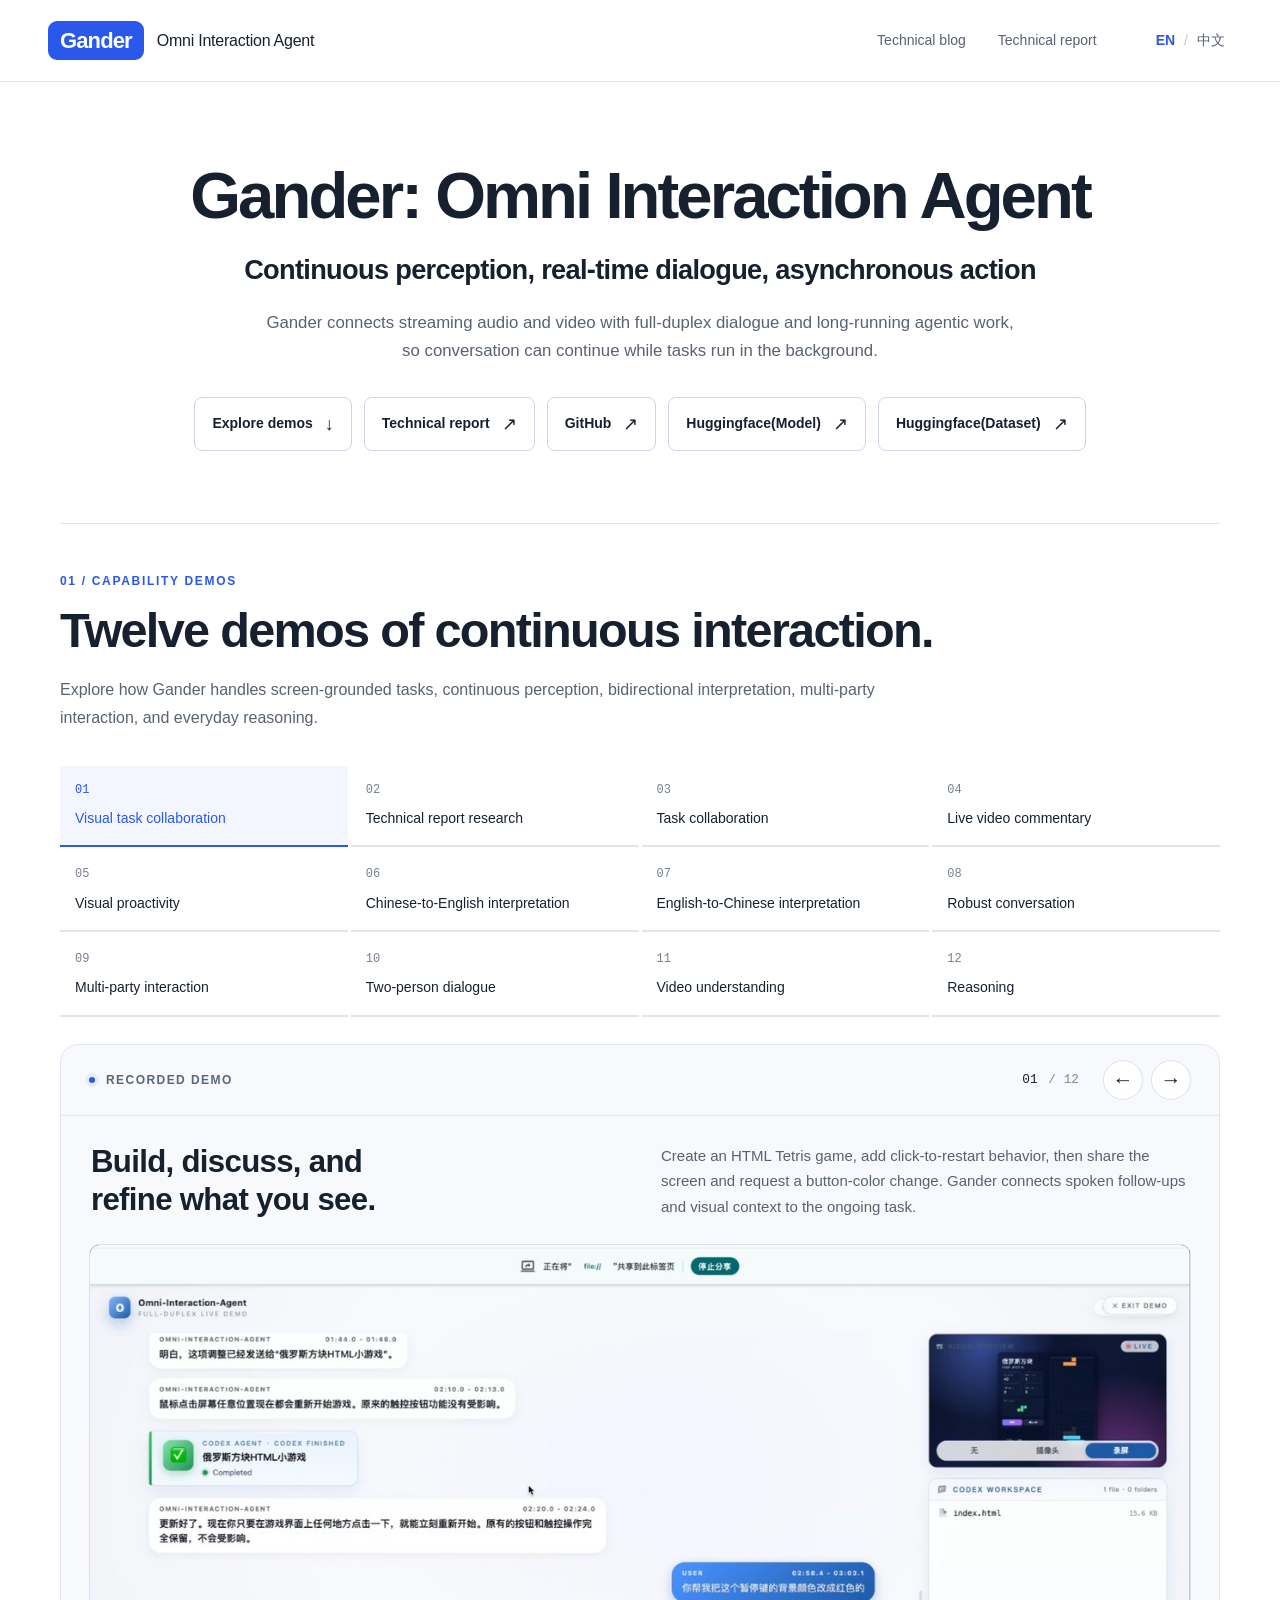
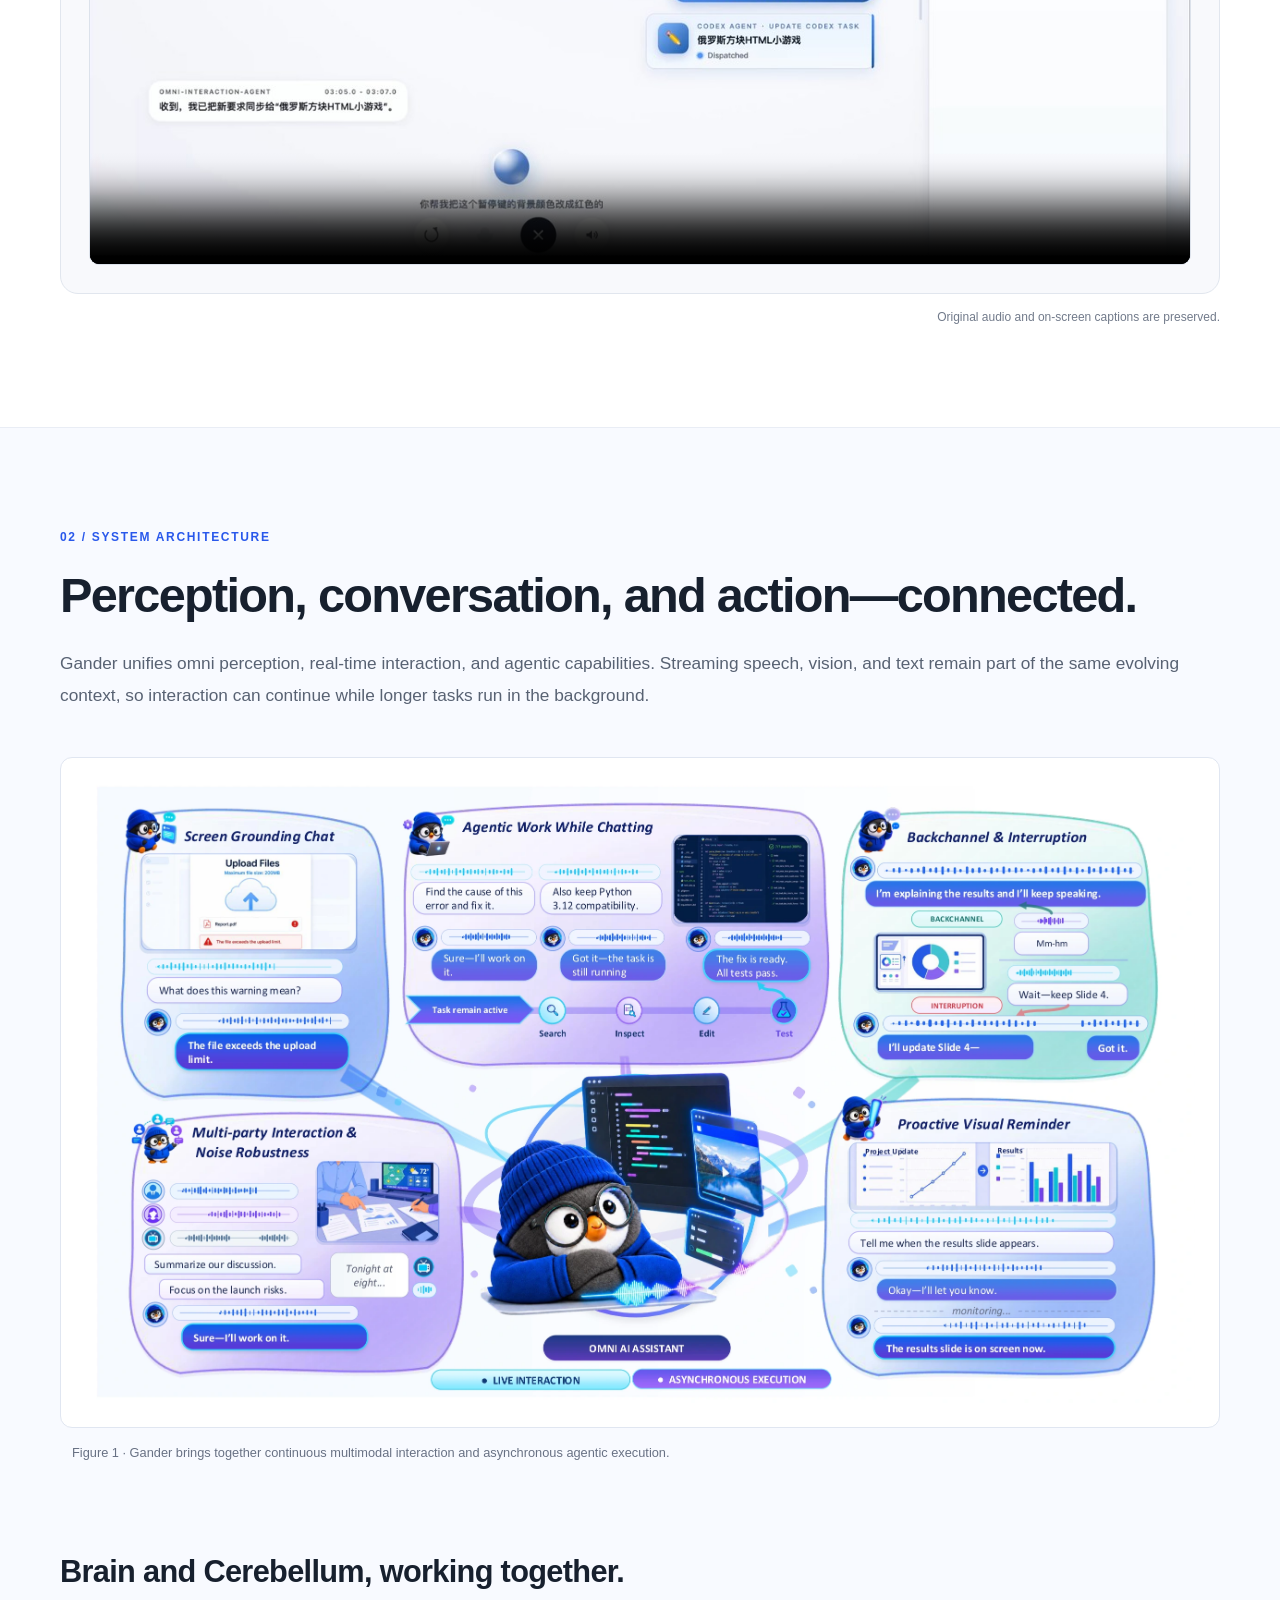
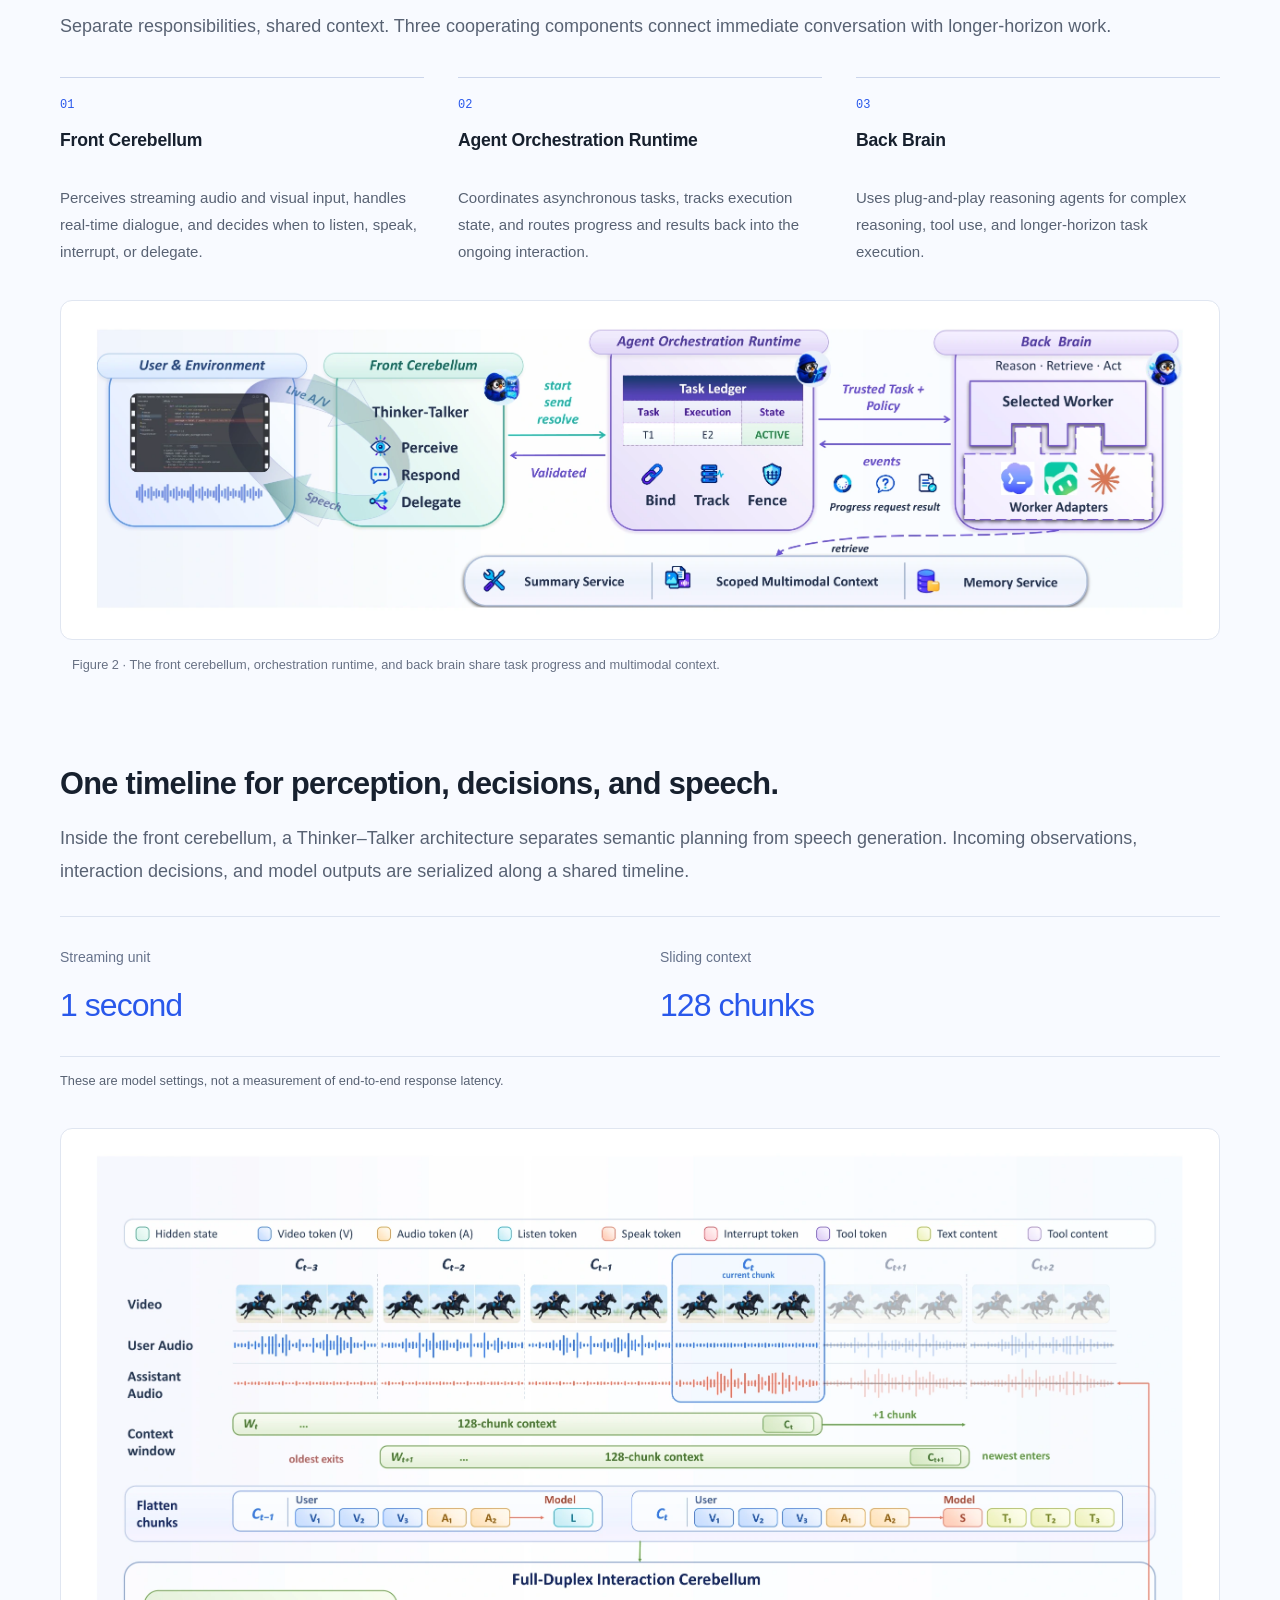
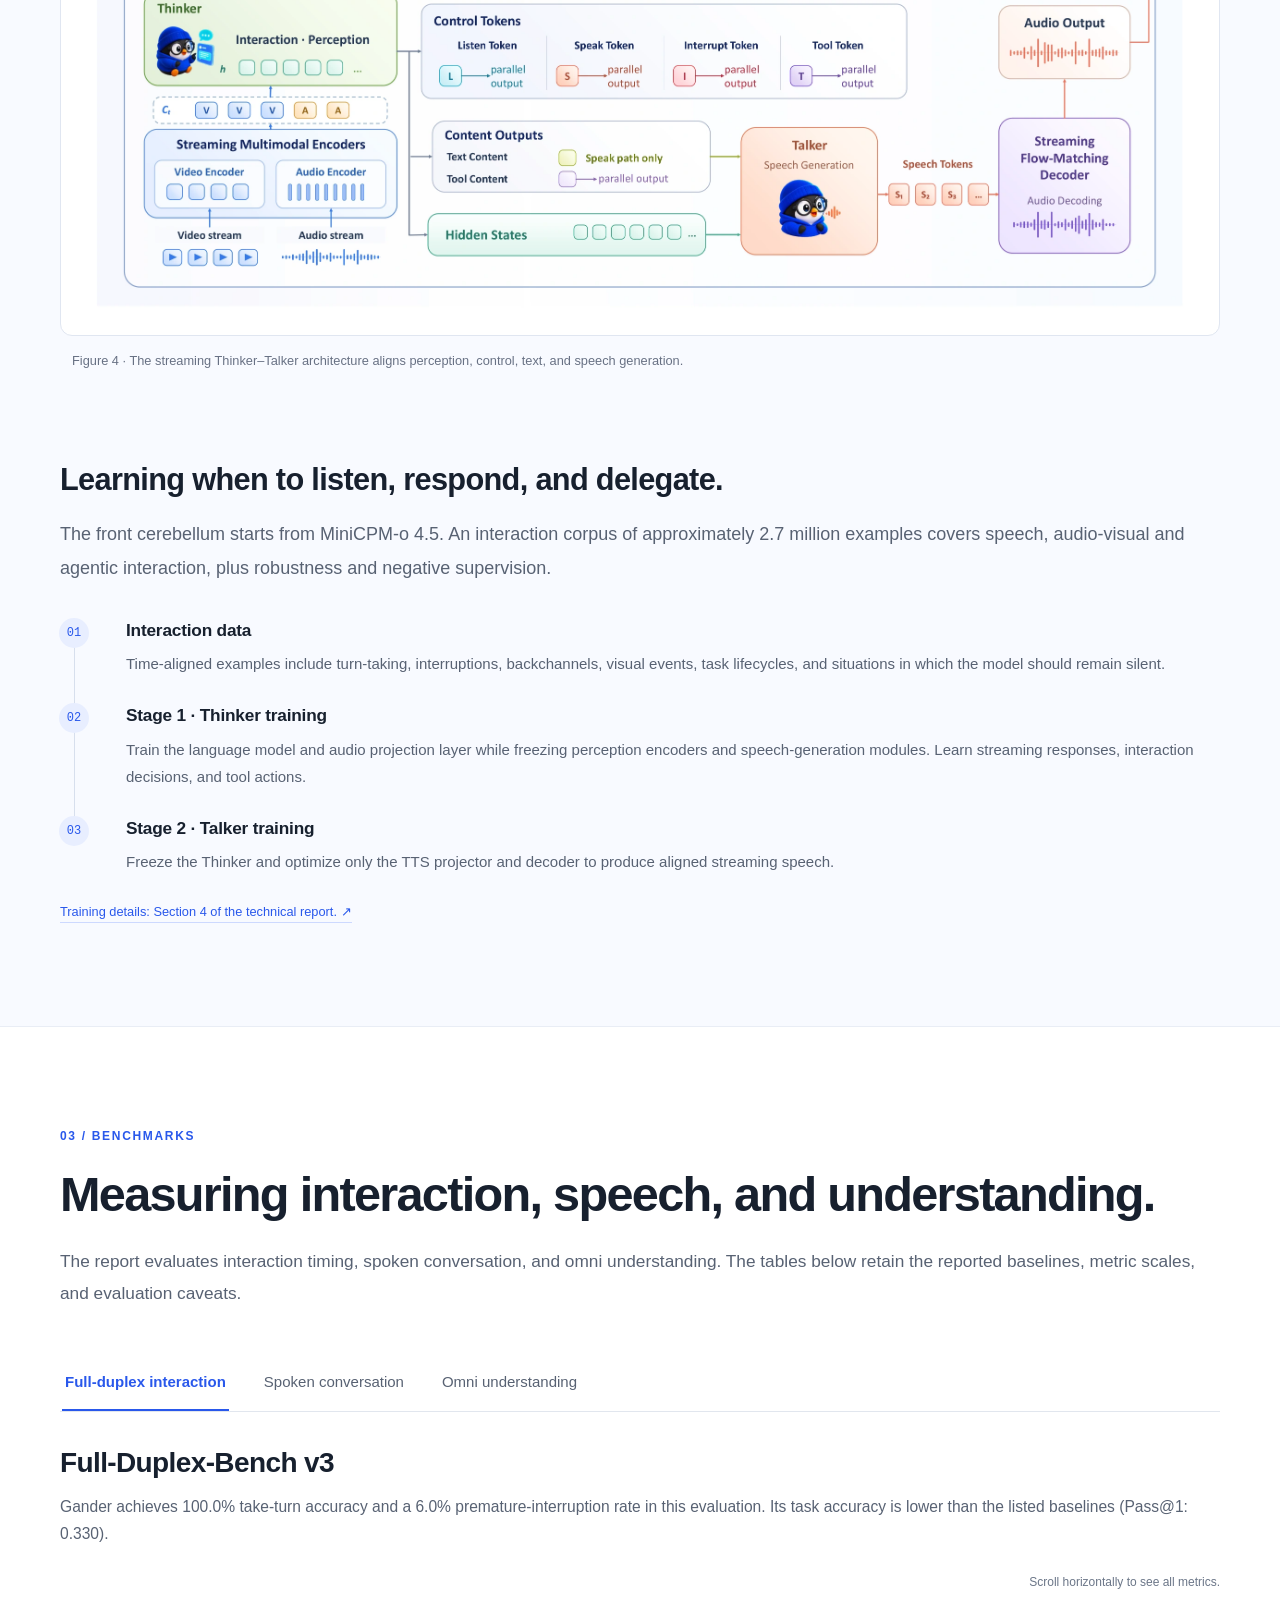
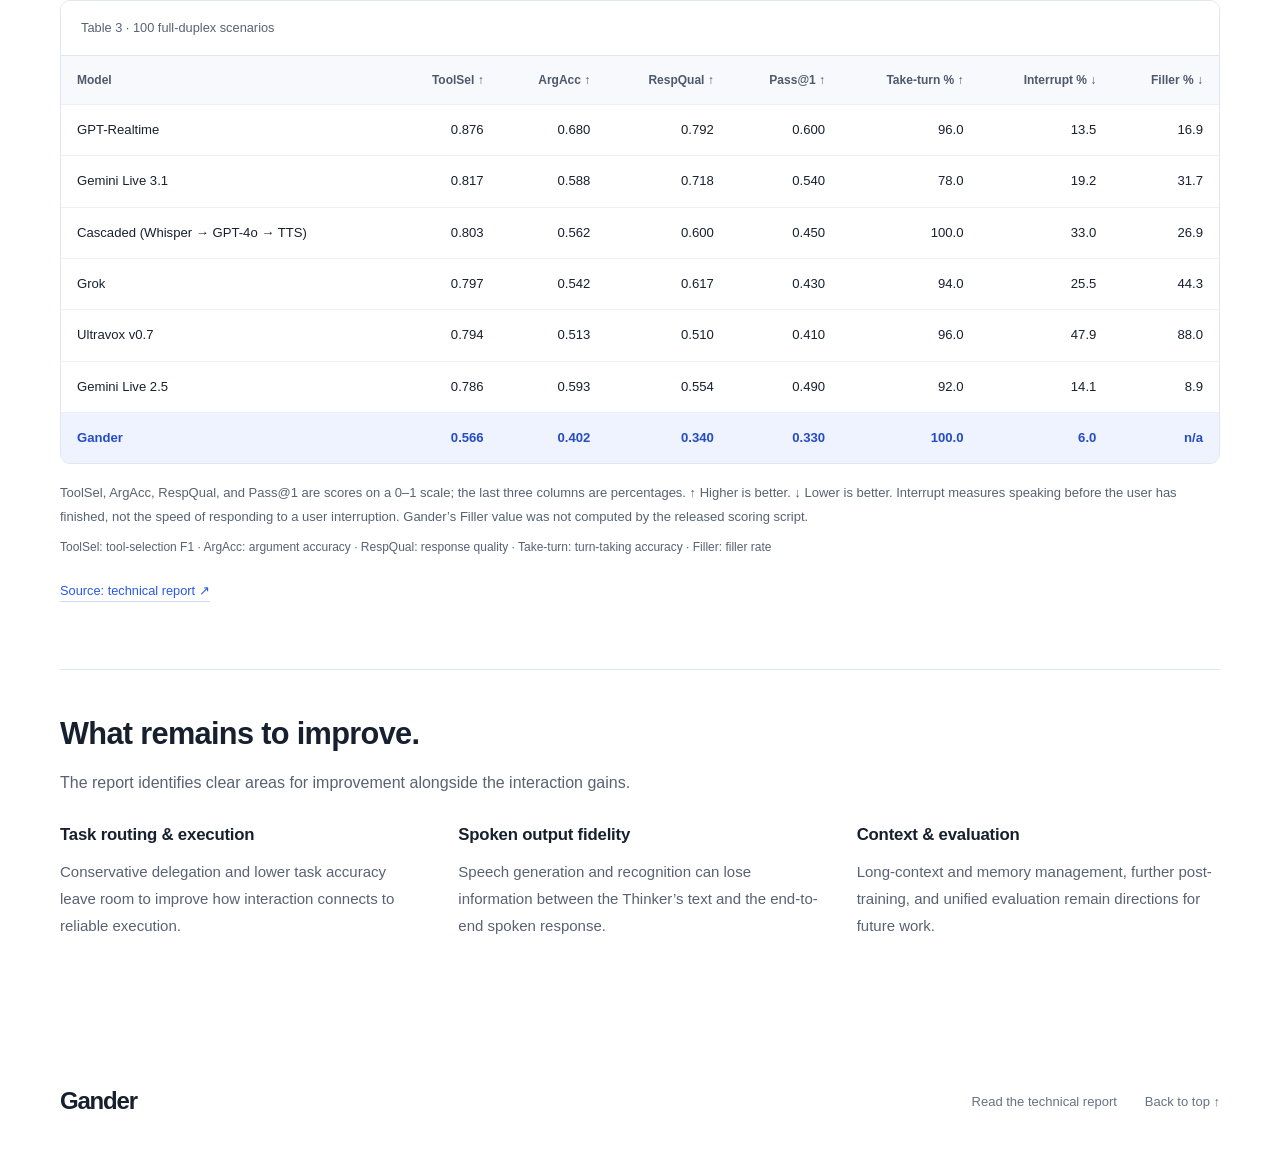
==== index.html @ ca2ba09d "Add Gander project page and bilingual technical blog" ====
<!doctype html>
<html lang="en">
<head>
  <meta charset="utf-8">
  <meta name="viewport" content="width=device-width, initial-scale=1">
  <meta name="theme-color" content="#ffffff">
  <meta name="description" content="Gander brings omni perception, real-time interaction, and agentic capabilities into one framework. Explore twelve demos and the technical report.">
  <meta property="og:type" content="website">
  <meta property="og:title" content="Gander: Omni Interaction Agent">
  <meta property="og:description" content="Continuous audio-visual interaction meets reasoning and agentic execution.">
  <title>Gander: Omni Interaction Agent</title>
  <link rel="icon" href="assets/favicon.svg" type="image/svg+xml">
  <link rel="stylesheet" href="assets/styles.css?v=20260908-11">
  <script src="assets/content.js?v=20260908-15" defer></script>
  <script src="assets/app.js?v=20260908-7" defer></script>
</head>
<body id="top">
  <a class="skip-link" href="#main" data-i18n="skip">Skip to content</a>
  <header class="site-header">
    <div class="nav-inner">
      <a href="#top" class="brand" aria-label="Gander — Omni Interaction Agent"><span class="brand-symbol">Gander</span><span class="brand-tagline">Omni Interaction Agent</span></a>
      <nav class="main-nav" data-i18n-aria="nav.label" aria-label="Main navigation">
        <a href="Omni-Interaction-Agent/" data-i18n="nav.blog">Technical blog</a>
        <a href="gander.pdf" target="_blank" rel="noopener" data-i18n="nav.paper">Technical report</a>
      </nav>
      <div class="language-switch" role="group" data-i18n-aria="language.label" aria-label="Page language">
        <button type="button" data-lang="en" aria-pressed="true" data-i18n-aria="language.en" aria-label="Switch to English">EN</button>
        <span aria-hidden="true">/</span>
        <button type="button" data-lang="zh" aria-pressed="false" data-i18n-aria="language.zh" aria-label="切换为中文">中文</button>
      </div>
    </div>
  </header>
  <main id="main">
    <section class="hero container" aria-labelledby="hero-title">
      <h1 id="hero-title" data-i18n="hero.title">Gander: Omni Interaction Agent</h1>
      <p class="hero-tagline" data-i18n="hero.tagline">Continuous perception, real-time dialogue, asynchronous action</p>
      <p class="hero-description" data-i18n="hero.description">Gander connects streaming audio and video with full-duplex dialogue and long-running agentic work,
so conversation can continue while tasks run in the background.</p>
      <div class="hero-links">
        <a class="button" href="#capabilities"><span data-i18n="hero.demos">Explore demos</span><span aria-hidden="true">↓</span></a>
        <a class="button" href="gander.pdf" target="_blank" rel="noopener"><span data-i18n="hero.paper">Technical report</span><span aria-hidden="true">↗</span></a>
        <a class="button" href="https://github.com/Gander" target="_blank" rel="noopener"><span data-i18n="hero.github">GitHub</span><span aria-hidden="true">↗</span></a>
        <a class="button" href="https://huggingface.co/Gander/models" target="_blank" rel="noopener"><span data-i18n="hero.hfModel">Huggingface(Model)</span><span aria-hidden="true">↗</span></a>
        <a class="button" href="https://huggingface.co/Gander/datasets" target="_blank" rel="noopener"><span data-i18n="hero.hfDataset">Huggingface(Dataset)</span><span aria-hidden="true">↗</span></a>
      </div>
    </section>

    <section id="capabilities" class="capabilities container section" aria-labelledby="cap-heading">
      <div class="section-heading"><div><p class="eyebrow" data-i18n="cap.eyebrow">01 / CAPABILITY DEMOS</p><h2 id="cap-heading" data-i18n="cap.title">Twelve demos of continuous interaction.</h2></div><p class="section-intro" data-i18n="cap.intro">Explore how Gander handles screen-grounded tasks, continuous perception, bidirectional interpretation, multi-party interaction, and everyday reasoning.</p></div>
      <div id="capability-tabs" class="capability-tabs" role="tablist" data-i18n-aria="cap.tabs" aria-label="Choose a capability"></div>
      <div class="demo-stage">
        <div class="demo-toolbar">
          <div class="demo-marker"><span class="signal-dot" aria-hidden="true"></span><span data-i18n="cap.recording">RECORDED DEMO</span></div>
          <div class="pagination">
            <span id="page-count" class="page-count" aria-hidden="true">01 <span>/ 12</span></span>
            <button type="button" class="arrow-button" id="previous-capability" data-i18n-aria="cap.prev" aria-label="Previous capability"><span aria-hidden="true">←</span></button>
            <button type="button" class="arrow-button" id="next-capability" data-i18n-aria="cap.next" aria-label="Next capability"><span aria-hidden="true">→</span></button>
          </div>
        </div>
        <div id="capability-panels"></div>
        <div id="capability-status" class="sr-only" role="status" aria-live="polite" aria-atomic="true"></div>
      </div>
      <p class="media-footnote" data-i18n="cap.languageNote">Original audio and on-screen captions are preserved.</p>
      <noscript><p>Enable JavaScript to explore the twelve interactive demos and language switch, or <a href="gander.pdf">read the full technical report</a>. 请启用 JavaScript 使用十二段演示及语言切换，或阅读完整技术报告。</p></noscript>
    </section>

    <section id="research" class="research section" aria-labelledby="research-heading">
      <div class="container">
        <div class="reading-width section-opening"><p class="eyebrow" data-i18n="research.eyebrow">02 / SYSTEM ARCHITECTURE</p><h2 id="research-heading" class="line-heading" data-i18n="research.title">Perception, conversation, and action—connected.</h2><p class="lead" data-i18n="research.intro">Gander unifies omni perception, real-time interaction, and agentic capabilities. Streaming speech, vision, and text remain part of the same evolving context, so interaction can continue while longer tasks run in the background.</p></div>
        <figure class="paper-figure overview-figure"><a href="assets/figures/overview.webp" target="_blank" rel="noopener"><img src="assets/figures/overview.webp" width="2401" height="1344" loading="lazy" decoding="async" data-i18n-alt="fig.overviewAlt" alt="Gander overview"></a><figcaption data-i18n="fig.overview">Figure 1 · Gander brings together continuous multimodal interaction and asynchronous agentic execution.</figcaption></figure>
        <div class="reading-width subsection"><h3 data-i18n="method.title">Brain and Cerebellum, working together.</h3><p data-i18n="method.intro">Separate responsibilities, shared context. Three cooperating components connect immediate conversation with longer-horizon work.</p></div>
        <div class="architecture-parts">
          <article><span class="part-number" aria-hidden="true">01</span><h4 data-i18n="method.front.title">Front Cerebellum</h4><p data-i18n="method.front.description">Perceives streaming audio and visual input, handles real-time dialogue, and decides when to listen, speak, interrupt, or delegate.</p></article>
          <article><span class="part-number" aria-hidden="true">02</span><h4 data-i18n="method.runtime.title">Agent Orchestration Runtime</h4><p data-i18n="method.runtime.description">Coordinates asynchronous tasks, tracks execution state, and routes progress and results back into the ongoing interaction.</p></article>
          <article><span class="part-number" aria-hidden="true">03</span><h4 data-i18n="method.back.title">Back Brain</h4><p data-i18n="method.back.description">Uses plug-and-play reasoning agents for complex reasoning, tool use, and longer-horizon task execution.</p></article>
        </div>
        <figure class="paper-figure"><a href="assets/figures/architecture.webp" target="_blank" rel="noopener"><img src="assets/figures/architecture.webp" width="2401" height="627" loading="lazy" decoding="async" data-i18n-alt="fig.architectureAlt" alt="Brain–Cerebellum architecture"></a><figcaption data-i18n="fig.architecture">Figure 2 · The front cerebellum, orchestration runtime, and back brain share task progress and multimodal context.</figcaption></figure>
        <div class="streaming-block reading-width subsection"><h3 data-i18n="stream.title">One timeline for perception, decisions, and speech.</h3><p data-i18n="stream.description">Inside the front cerebellum, a Thinker–Talker architecture separates semantic planning from speech generation. Incoming observations, interaction decisions, and model outputs are serialized along a shared timeline.</p><div class="model-settings"><div><span data-i18n="stream.chunkLabel">Streaming unit</span><strong data-i18n="stream.chunkValue">1 second</strong></div><div><span data-i18n="stream.contextLabel">Sliding context</span><strong data-i18n="stream.contextValue">128 chunks</strong></div></div><p class="note" data-i18n="stream.note">These are model settings, not a measurement of end-to-end response latency.</p></div>
        <figure class="paper-figure"><a href="assets/figures/thinker-talker.webp" target="_blank" rel="noopener"><img src="assets/figures/thinker-talker.webp" width="2401" height="1640" loading="lazy" decoding="async" data-i18n-alt="fig.thinkerAlt" alt="Streaming Thinker–Talker"></a><figcaption data-i18n="fig.thinker">Figure 4 · The streaming Thinker–Talker architecture aligns perception, control, text, and speech generation.</figcaption></figure>
        <div class="reading-width subsection training"><h3 data-i18n="training.title">Learning when to listen, respond, and delegate.</h3><p data-i18n="training.intro">The front cerebellum starts from MiniCPM-o 4.5. An interaction corpus of approximately 2.7 million examples covers speech, audio-visual and agentic interaction, plus robustness and negative supervision.</p><ol class="training-steps">
          <li><h4 data-i18n="training.data">Interaction data</h4><p data-i18n="training.data.description">Time-aligned examples include turn-taking, interruptions, backchannels, visual events, task lifecycles, and situations in which the model should remain silent.</p></li>
          <li><h4 data-i18n="training.thinker">Stage 1 · Thinker training</h4><p data-i18n="training.thinker.description">Train the language model and audio projection layer while freezing perception encoders and speech-generation modules. Learn streaming responses, interaction decisions, and tool actions.</p></li>
          <li><h4 data-i18n="training.talker">Stage 2 · Talker training</h4><p data-i18n="training.talker.description">Freeze the Thinker and optimize only the TTS projector and decoder to produce aligned streaming speech.</p></li>
        </ol><a class="source-link" href="gander.pdf#page=14" target="_blank" rel="noopener"><span data-i18n="training.source">Training details: Section 4 of the technical report.</span><span aria-hidden="true"> ↗</span></a></div>
      </div>
    </section>

    <section id="results" class="results container section" aria-labelledby="results-heading">
      <div class="reading-width section-opening"><p class="eyebrow" data-i18n="results.eyebrow">03 / BENCHMARKS</p><h2 id="results-heading" data-i18n="results.title">Measuring interaction, speech, and understanding.</h2><p class="lead" data-i18n="results.intro">The report evaluates interaction timing, spoken conversation, and omni understanding. The tables below retain the reported baselines, metric scales, and evaluation caveats.</p></div>
      <div id="result-tabs" class="result-tabs" role="tablist" data-i18n-aria="results.tabs" aria-label="Evaluation benchmarks"></div>
      <div id="result-panels"></div>
      <div class="limitations"><h3 data-i18n="limitations.title">What remains to improve.</h3><p data-i18n="limitations.intro">The report identifies clear areas for improvement alongside the interaction gains.</p><div class="limitation-grid">
        <article><h4 data-i18n="limitations.routing">Task routing &amp; execution</h4><p data-i18n="limitations.routingText">Conservative delegation and lower task accuracy leave room to improve how interaction connects to reliable execution.</p></article>
        <article><h4 data-i18n="limitations.speech">Spoken output fidelity</h4><p data-i18n="limitations.speechText">Speech generation and recognition can lose information between the Thinker’s text and the end-to-end spoken response.</p></article>
        <article><h4 data-i18n="limitations.context">Context &amp; evaluation</h4><p data-i18n="limitations.contextText">Long-context and memory management, further post-training, and unified evaluation remain directions for future work.</p></article>
      </div></div>
    </section>

  </main>
  <footer class="site-footer container"><a href="#top" class="footer-brand">Gander</a><a href="gander.pdf" target="_blank" rel="noopener" data-i18n="footer.report">Read the technical report</a><a href="#top"><span data-i18n="footer.top">Back to top</span><span aria-hidden="true"> ↑</span></a></footer>
</body>
</html>
---- assets/styles.css ----
:root {
  color-scheme: light;
  --ink: #17202e;
  --muted: #586273;
  --blue: #2958eb;
  --blue-dark: #1844ce;
  --line: #e1e6ee;
  --tint: #f3f6ff;
  --surface: #f8f9fc;
  --font: -apple-system, BlinkMacSystemFont, "Segoe UI", "Helvetica Neue", Arial, "PingFang SC", "Microsoft YaHei", sans-serif;
  --display-font: "Avenir Next", "Helvetica Neue", -apple-system, BlinkMacSystemFont, "Segoe UI", "PingFang SC", "Microsoft YaHei", sans-serif;
}
* { box-sizing: border-box; }
html { scroll-behavior: smooth; scroll-padding-top: 105px; }
body { margin: 0; background: #fff; color: var(--ink); font: 18px/1.7 var(--font); -webkit-font-smoothing: antialiased; }
button, input { font: inherit; }
button, a { -webkit-tap-highlight-color: transparent; }
button { cursor: pointer; }
a { color: inherit; text-decoration: none; }
a, button { touch-action: manipulation; }
button { color: inherit; }
button:focus-visible, a:focus-visible, [tabindex]:focus-visible { outline: 3px solid var(--blue); outline-offset: 5px; }
[hidden] { display: none !important; }
::selection { background: #dce5ff; color: #17202e; }
h1, h2, h3, h4, p, figure { margin: 0; }
h1, h2, h3, h4 { color: #17202e; font-family: var(--display-font); font-synthesis: none; text-wrap: balance; }
h1, h2 { line-height: 1.12; font-weight: 600; }
h3, h4 { line-height: 1.24; font-weight: 600; }
h2 { font-size: clamp(2.15rem, 3.8vw, 3.15rem); letter-spacing: -.035em; }
h3 { font-size: clamp(1.55rem, 2.4vw, 2rem); letter-spacing: -.022em; }
h4 { font-size: 1.1rem; letter-spacing: -.012em; }
p { color: var(--muted); }
svg { display: block; }
img { display: block; width: 100%; height: auto; }
.container { width: min(1160px, calc(100% - 96px)); margin-inline: auto; }
.reading-width { width: 100%; max-width: none; margin-inline: auto; }
.section { padding-block: 100px; }
.eyebrow { font-size: .75rem; font-weight: 650; letter-spacing: .14em; color: var(--blue); line-height: 1.5; margin-bottom: 22px; }
.line-heading { white-space: nowrap; }
.sr-only { position: absolute; width: 1px; height: 1px; margin: -1px; clip: rect(0,0,0,0); overflow: hidden; white-space: nowrap; }
.skip-link { position: fixed; z-index: 100; top: 8px; left: 12px; transform: translateY(-150%); padding: 10px 18px; background: var(--blue); color: white; border-radius: 8px; }
.skip-link:focus { transform: translateY(0); }

.site-header { height: 82px; position: sticky; top: 0; z-index: 20; background: rgb(255 255 255 / 96%); border-bottom: 1px solid var(--line); backdrop-filter: blur(12px); }
.nav-inner { max-width: 1400px; height: 100%; padding-inline: 48px; margin: auto; display: flex; align-items: center; justify-content: space-between; gap: 32px; }
.brand { display: inline-flex; align-items: center; gap: 13px; flex-shrink: 0; }
.brand-symbol { display: inline-grid; place-content: center; min-height: 39px; padding: 7px 12px; border-radius: 9px; background: var(--blue); color: white; font-size: 22px; font-weight: 650; line-height: 1; letter-spacing: -.04em; }
.brand-tagline { font-size: 16px; font-weight: 500; line-height: 1.35; letter-spacing: -.015em; white-space: nowrap; }
.main-nav { display: flex; gap: 32px; font-size: .875rem; font-weight: 500; margin-left: auto; }
.main-nav a { color: var(--muted); padding-block: 12px; transition: color .15s; }
.main-nav a:hover, .site-footer a:hover { color: var(--blue); }
.language-switch { display: flex; align-items: center; gap: 2px; margin-left: 20px; font-size: .875rem; }
.language-switch button { background: transparent; border: 0; padding: 10px 7px; color: var(--muted); min-height: 44px; }
.language-switch button[aria-pressed="true"] { color: var(--blue); font-weight: 650; }
.language-switch > span { color: #c0c6d0; }

.hero { text-align: center; padding-top: 78px; padding-bottom: 72px; }
.signal-dot { display: inline-block; flex-shrink: 0; width: 6px; height: 6px; background: var(--blue); border-radius: 100%; box-shadow: 0 0 0 4px rgb(41 88 235 / 8%); }
.hero h1 { max-width: 1120px; margin-inline: auto; font-size: clamp(2rem, 5.1vw, 4.6rem); font-weight: 600; letter-spacing: -.045em; line-height: 1.1; color: #17202e; white-space: nowrap; }
.hero-tagline { max-width: none; margin: 20px auto 0; font-family: var(--display-font); font-size: clamp(.55rem, 2.2vw, 1.7rem); font-weight: 550; letter-spacing: -.025em; color: var(--ink); line-height: 1.35; white-space: nowrap; }
.hero-description { max-width: 980px; margin: 20px auto 0; font-size: 1.05rem; line-height: 1.7; white-space: pre-line; }
.hero-links { display: flex; align-items: center; justify-content: center; gap: 12px; flex-wrap: wrap; margin-top: 31px; }
.button { display: inline-flex; align-items: center; justify-content: center; gap: 12px; min-height: 48px; border: 1px solid #cfd7e4; border-radius: 8px; padding: 11px 17px; background: #fff; color: var(--ink); font-size: .875rem; font-weight: 550; white-space: nowrap; transition: color .18s, background .18s, border-color .18s, box-shadow .18s; }
.button:hover { color: var(--blue); border-color: #9fb3ed; background: #f7f9ff; box-shadow: 0 4px 14px rgb(41 88 235 / 8%); }
.button > span:last-child:not(:first-child) { font-size: 18px; }

.capabilities { padding-top: 48px; border-top: 1px solid var(--line); }
.section-heading { margin-bottom: 34px; }
.section-heading .eyebrow { margin-bottom: 13px; }
.section-heading h2, .section-opening h2, .team h2,
.subsection h3, .limitations > h3, .result-panel h3 { max-width: none; white-space: nowrap; }
.section-intro { max-width: 820px; margin-top: 18px; font-size: 1rem; line-height: 1.75; }
.capability-tabs { display: grid; grid-template-columns: repeat(4, minmax(0, 1fr)); grid-auto-rows: 1fr; gap: 3px; padding-bottom: 2px; margin-bottom: 25px; }
.capability-tab { text-align: left; min-width: 0; border: 0; border-bottom: 2px solid var(--line); background: transparent; padding: 14px 15px 17px; display: flex; flex-direction: column; gap: 8px; transition: color .2s, background .2s, border-color .2s; }
.capability-tab .tab-number { font-family: "SFMono-Regular", Consolas, monospace; font-size: .75rem; color: #777f90; }
.capability-tab .tab-name { font-size: .875rem; line-height: 1.45; font-weight: 500; }
.capability-tab:hover { background: var(--surface); }
.capability-tab[aria-selected="true"] { background: var(--tint); color: var(--blue); border-color: var(--blue); }
.capability-tab[aria-selected="true"] .tab-number { color: var(--blue); }
.capability-tab:focus-visible { outline-offset: -3px; }
.demo-stage { border: 1px solid var(--line); border-radius: 18px; background: var(--surface); overflow: hidden; }
.demo-toolbar { display: flex; align-items: center; justify-content: space-between; padding: 15px 28px; border-bottom: 1px solid var(--line); }
.demo-marker { display: inline-flex; align-items: center; gap: 11px; color: #59677b; font-size: .75rem; font-weight: 600; letter-spacing: .12em; }
.pagination { display: flex; align-items: center; gap: 8px; }
.page-count { font: .8rem/1.2 "SFMono-Regular", Consolas, monospace; margin-right: 16px; }
.page-count > span { color: #7e8898; margin-left: 3px; }
.arrow-button { width: 40px; height: 40px; display: grid; place-content: center; border: 1px solid #d9e0e9; border-radius: 50%; font-size: 21px; background: #fff; transition: background .18s, color .18s; }
.arrow-button:hover { background: var(--blue); border-color: var(--blue); color: #fff; }
.demo-info { padding: 27px 30px 24px; display: grid; grid-template-columns: 1fr 1fr; gap: 42px; align-items: start; }
.demo-info h3 { font-size: clamp(1.45rem, 2.6vw, 1.95rem); max-width: 430px; }
.demo-info p { font-size: .9375rem; line-height: 1.7; }
.sample-tabs { display: flex; gap: 6px; margin-top: 18px; flex-wrap: wrap; }
.sample-tab { background: transparent; border: 1px solid #d7deeb; padding: 6px 12px; min-height: 38px; border-radius: 6px; font-size: .875rem; }
.sample-tab[aria-selected="true"] { background: #e4ebff; color: #224dcf; border-color: #c5d4ff; }
.video-frame { margin: 0 28px 28px; border: 1px solid #dce2eb; border-radius: 10px; overflow: hidden; background: #0d111a; position: relative; }
.video-frame video { display: block; width: 100%; aspect-ratio: 16 / 9; height: auto; object-fit: contain; background: #0d111a; }
.video-error { background: #fff5f3; padding: 16px 20px; font-size: .875rem; }
.video-error p { color: #923b2d; }
.video-error a { display: inline-block; color: #923b2d; text-decoration: underline; margin-top: 6px; }
.media-footnote { color: #727b8b; font-size: .75rem; text-align: right; margin-top: 13px; }
noscript p { padding: 20px; font-size: 16px; }
noscript a { color: var(--blue); text-decoration: underline; }

.research { background: #f8faff; border-block: 1px solid #e9edf5; }
.section-opening { margin-bottom: 45px; }
.section-opening h2 { margin-bottom: 25px; }
.lead { font-size: 1.08rem; line-height: 1.85; }
.paper-figure { margin-top: 35px; }
.paper-figure > a { display: block; background: #fff; padding: 24px; border: 1px solid #e0e6f1; border-radius: 12px; }
.paper-figure img { background: white; }
figcaption { margin: 14px 12px 0; color: #687184; font-size: .8rem; line-height: 1.65; }
.overview-figure { max-width: none; margin-inline: auto; }
.subsection { margin-top: 90px; }
.subsection h3 { margin-bottom: 19px; }
.subsection > p { line-height: 1.85; }
.architecture-parts { display: grid; grid-template-columns: repeat(3,1fr); gap: 34px; margin-top: 34px; }
.architecture-parts article { border-top: 1px solid #cbd5eb; padding-top: 18px; }
.part-number { color: var(--blue); font: .75rem/1.5 "SFMono-Regular", Consolas, monospace; display: block; margin-bottom: 15px; }
.architecture-parts h4 { min-height: 2.4em; max-width: 285px; line-height: 1.35; margin-bottom: 12px; }
.architecture-parts p { font-size: .9375rem; line-height: 1.8; }
.model-settings { display: grid; grid-template-columns: 1fr 1fr; gap: 40px; margin-top: 28px; padding: 24px 0; border-block: 1px solid #dce3f0; }
.model-settings span { font-size: .875rem; color: #66728b; }
.model-settings strong { display: block; color: var(--blue); font-size: clamp(1.5rem,3vw,2rem); font-weight: 500; letter-spacing: -.03em; margin-top: 6px; }
.note { font-size: .8rem; margin-top: 12px; }
.training-steps { list-style: none; padding: 0; margin: 35px 0 20px; counter-reset: step; }
.training-steps li { position: relative; padding: 0 0 28px 51px; border-left: 1px solid #d7dfed; margin-left: 14px; counter-increment: step; }
.training-steps li::before { content: counter(step, decimal-leading-zero); width: 30px; height: 30px; border-radius: 50%; background: #e8eeff; color: var(--blue); position: absolute; left: -16px; top: -2px; display: grid; place-content: center; font: 12px "SFMono-Regular", Consolas, monospace; }
.training-steps li:last-child { border-color: transparent; padding-bottom: 0; }
.training-steps h4 { font-size: 1.08rem; margin-bottom: 9px; }
.training-steps p { font-size: .9375rem; line-height: 1.8; }
.source-link { color: var(--blue); font-size: .8rem; border-bottom: 1px solid #cdd9ff; padding-bottom: 3px; }

.result-tabs { display: flex; border-bottom: 1px solid var(--line); gap: 32px; overflow: auto; padding-inline: 2px; }
.result-tab { white-space: nowrap; background: none; padding: 14px 3px; border: none; border-bottom: 2px solid transparent; font-size: .9375rem; color: var(--muted); }
.result-tab[aria-selected="true"] { color: var(--blue); border-color: var(--blue); font-weight: 550; }
.result-tab:focus-visible { outline-offset: -3px; }
.result-panel { padding-top: 34px; }
.result-panel h3 { font-size: 1.75rem; margin-bottom: 14px; }
.result-summary { font-size: .975rem; max-width: none; margin-bottom: 25px; }
.table-scroll-hint { font-size: .75rem; color: #6b7688; margin-bottom: 7px; text-align: right; }
.table-scroll { overflow-x: auto; overscroll-behavior-x: contain; border: 1px solid var(--line); border-radius: 10px; }
table { border-collapse: separate; border-spacing: 0; width: 100%; min-width: 640px; font-size: .82rem; font-variant-numeric: tabular-nums; }
caption { text-align: left; padding: 16px 20px; color: var(--muted); background: #fff; font-size: .8rem; border-bottom: 1px solid var(--line); }
th, td { padding: 14px 16px; text-align: right; border-bottom: 1px solid #edf0f5; white-space: nowrap; }
thead th { font-weight: 550; background: var(--surface); color: #4d596d; font-size: .75rem; }
tbody th { text-align: left; font-weight: 450; }
th:first-child { text-align: left; }
tbody tr:last-child > * { border-bottom: 0; }
tbody tr.gander-row > * { color: #244cc3; background: #eff3ff; font-weight: 650; }
tbody.reference-body > tr > * { border-top: 2px solid #b9c7e6; background: #f8f9fc; color: #556177; font-weight: 450; }
.table-note { font-size: .8125rem; line-height: 1.8; margin-top: 17px; }
.table-glossary { font-size: .75rem; line-height: 1.8; margin-top: 9px; }
.table-source { margin-top: 15px; }
.ablation-block { margin-top: 48px; }
.ablation-block h3 { font-size: 1.4rem; }
.limitations { border-top: 1px solid var(--line); margin-top: 65px; padding-top: 45px; }
.limitations > p { font-size: 1rem; margin-top: 16px; }
.limitation-grid { display: grid; grid-template-columns: repeat(3,1fr); gap: 35px; margin-top: 29px; }
.limitation-grid h4 { font-size: 1.05rem; margin-bottom: 12px; }
.limitation-grid p { font-size: .9375rem; line-height: 1.8; }

.site-footer { min-height: 125px; display: flex; align-items: center; gap: 28px; font-size: .8125rem; color: #667184; }
.footer-brand { font-size: 24px; font-weight: 600; letter-spacing: -.05em; color: var(--ink); margin-right: auto; }

@media (min-width: 1500px) { .hero { padding-top: 83px; padding-bottom: 83px; } }
@media (max-width: 980px) {
  .container { width: calc(100% - 56px); }
  .nav-inner { padding-inline: 28px; gap: 24px; }
  .section { padding-block: 80px; }
  .capabilities { padding-top: 40px; }
  .section-intro { max-width: 650px; }
  .demo-info { gap: 26px; }
  .architecture-parts { gap: 22px; }
  .architecture-parts h4 { font-size: 1.02rem; }
  .architecture-parts p, .limitation-grid p { font-size: .875rem; }
  .paper-figure > a { padding: 16px; }
}
@media (max-width: 640px) {
  html { scroll-padding-top: 117px; }
  body { font-size: 16px; }
  .container { width: calc(100% - 36px); }
  .site-header { height: auto; }
  .nav-inner { padding: 12px 18px 0; display: grid; grid-template-columns: 1fr auto; gap: 2px 12px; }
  .brand { gap: 10px; width: fit-content; }
  .brand-symbol { min-height: 35px; padding: 7px 10px; font-size: 19px; border-radius: 8px; }
  .brand-tagline { max-width: 123px; white-space: normal; font-size: 13px; }
  .main-nav { grid-column: 1 / -1; grid-row: 2; margin: 0; justify-content: center; gap: 27px; font-size: .8125rem; }
  .main-nav a { padding: 8px 0 11px; }
  .language-switch { margin: 0; font-size: .8125rem; }
  .language-switch button { padding: 6px; }
  .hero { padding-top: 49px; padding-bottom: 43px; }
  .hero h1 { font-size: clamp(1.1rem, 5.1vw, 3.65rem); line-height: 1.12; }
  .hero-tagline { font-size: clamp(.5rem, 2.2vw, 1.2rem); margin-top: 17px; }
  .hero-description { font-size: .9375rem; max-width: 385px; margin-top: 18px; }
  .hero-links { gap: 10px; margin-top: 25px; max-width: 355px; margin-inline: auto; }
  .button { font-size: .8125rem; padding: 10px 14px; gap: 12px; }
  .section { padding-block: 62px; }
  .capabilities { padding-top: 35px; }
  .eyebrow { font-size: .75rem; margin-bottom: 17px; }
  h2 { font-size: clamp(.95rem, 4vw, 2rem); line-height: 1.2; }
  h3 { font-size: clamp(.85rem, 3.6vw, 1.75rem); }
  .section-heading { margin-bottom: 22px; }
  .section-intro { margin-top: 14px; font-size: .9375rem; }
  .capability-tabs { margin-bottom: 18px; }
  .capability-tab { padding: 10px 7px 13px; }
  .capability-tab .tab-name { font-size: .7rem; line-height: 1.35; }
  .demo-stage { border-radius: 12px; }
  .demo-toolbar { padding: 11px 15px; }
  .demo-marker { font-size: .75rem; gap: 8px; letter-spacing: .08em; }
  .page-count { font-size: .75rem; margin-right: 5px; }
  .arrow-button { width: 36px; height: 36px; font-size: 20px; }
  .pagination { gap: 6px; }
  .demo-info { display: block; padding: 21px 18px 20px; }
  .demo-info h3 { font-size: 1.45rem; margin-bottom: 13px; }
  .demo-info p { font-size: .875rem; }
  .sample-tabs { margin-top: 14px; margin-bottom: 13px; }
  .sample-tab { font-size: .8125rem; padding: 7px 10px; }
  .video-frame { margin: 0 9px 10px; border-radius: 6px; }
  .media-footnote { font-size: .75rem; margin-top: 10px; }
  .section-opening { margin-bottom: 30px; }
  .section-opening h2 { margin-bottom: 21px; }
  .lead { font-size: 1rem; line-height: 1.85; }
  .subsection { margin-top: 56px; }
  .subsection > p { font-size: .9375rem; }
  .paper-figure { margin-top: 28px; }
  .paper-figure > a { padding: 8px; border-radius: 7px; }
  figcaption { margin: 12px 2px 0; font-size: .75rem; }
  .architecture-parts { grid-template-columns: 1fr; gap: 24px; margin-top: 26px; }
  .architecture-parts article { padding-top: 15px; }
  .part-number { margin-bottom: 9px; }
  .architecture-parts h4 { font-size: 1.1rem; min-height: auto; max-width: none; }
  .architecture-parts p { font-size: .9375rem; }
  .model-settings { gap: 16px; }
  .model-settings strong { font-size: 1.5rem; }
  .model-settings span { font-size: .8125rem; }
  .streaming-block .note { font-size: .75rem; }
  .training-steps li { padding-left: 35px; }
  .training-steps h4 { font-size: 1rem; }
  .training-steps p { font-size: .9375rem; }
  .result-tabs { gap: 22px; }
  .result-tab { font-size: .875rem; }
  .result-panel { padding-top: 26px; }
  .result-panel h3 { font-size: 1.35rem; }
  .result-summary { font-size: .9375rem; }
  th, td { padding: 12px 14px; }
  table { font-size: .8rem; }
  .table-scroll-hint, .table-note, .table-glossary { font-size: .75rem; }
  .limitations { margin-top: 46px; padding-top: 35px; }
  .limitations > p { font-size: .9375rem; }
  .limitation-grid { grid-template-columns: 1fr; gap: 23px; }
  .limitation-grid p { font-size: .9375rem; }
  .site-footer { min-height: 120px; flex-wrap: wrap; gap: 8px 25px; padding-block: 25px; font-size: .75rem; }
  .footer-brand { width: 100%; }
}
@media (prefers-reduced-motion: reduce) {
  html { scroll-behavior: auto; }
  *, *::before, *::after { animation: none !important; transition: none !important; }
}
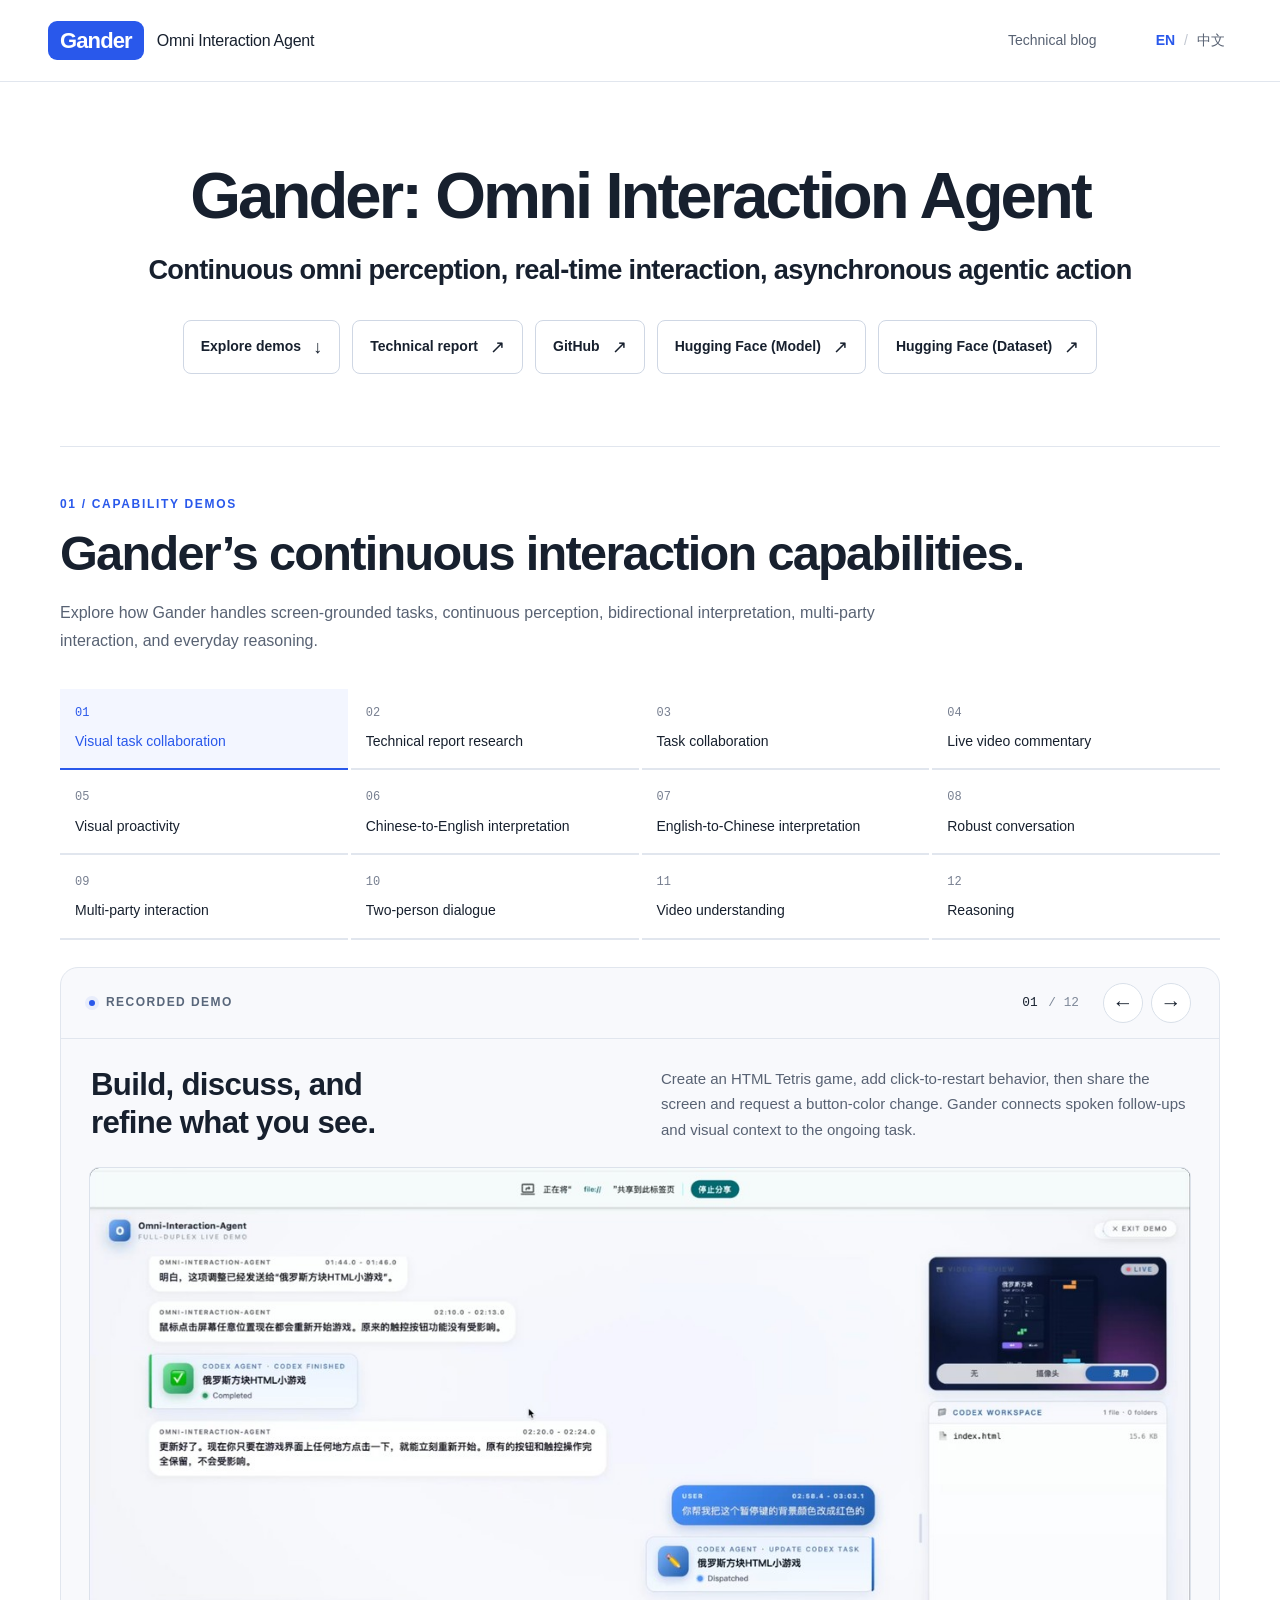
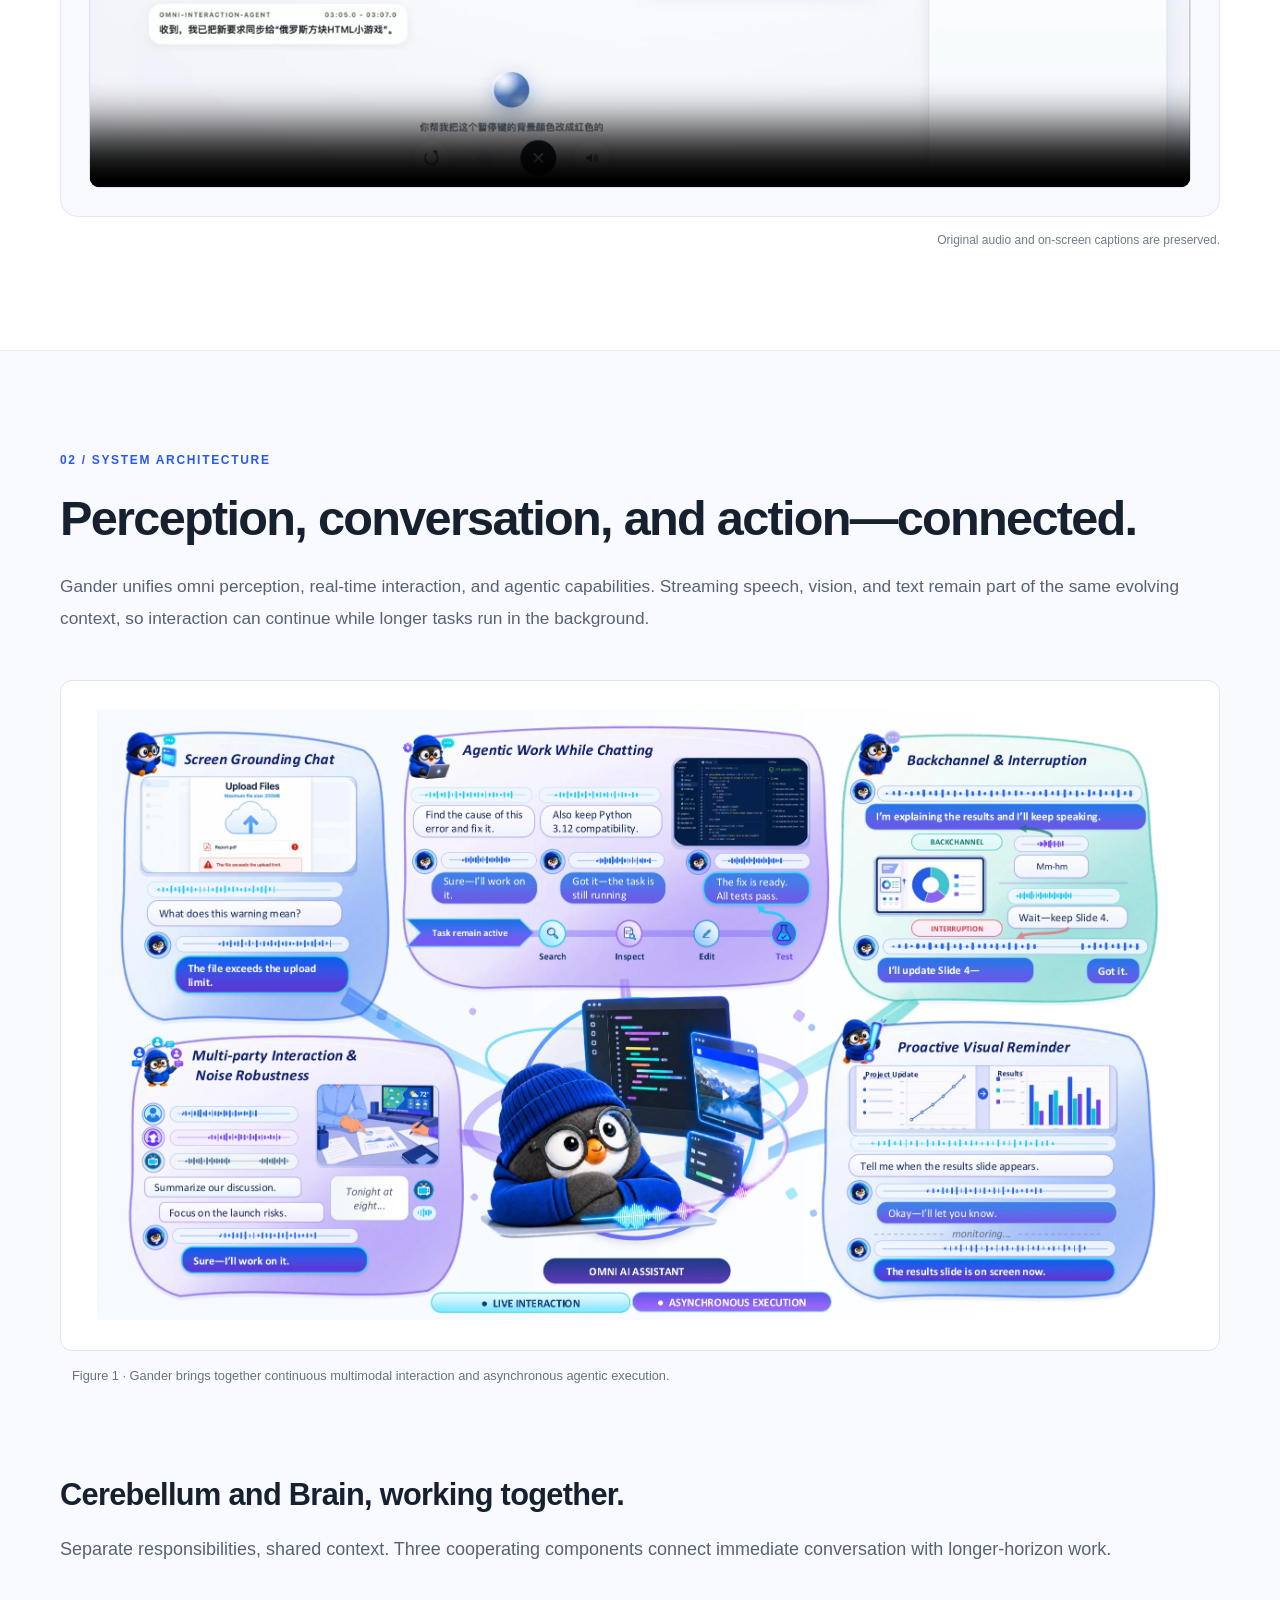
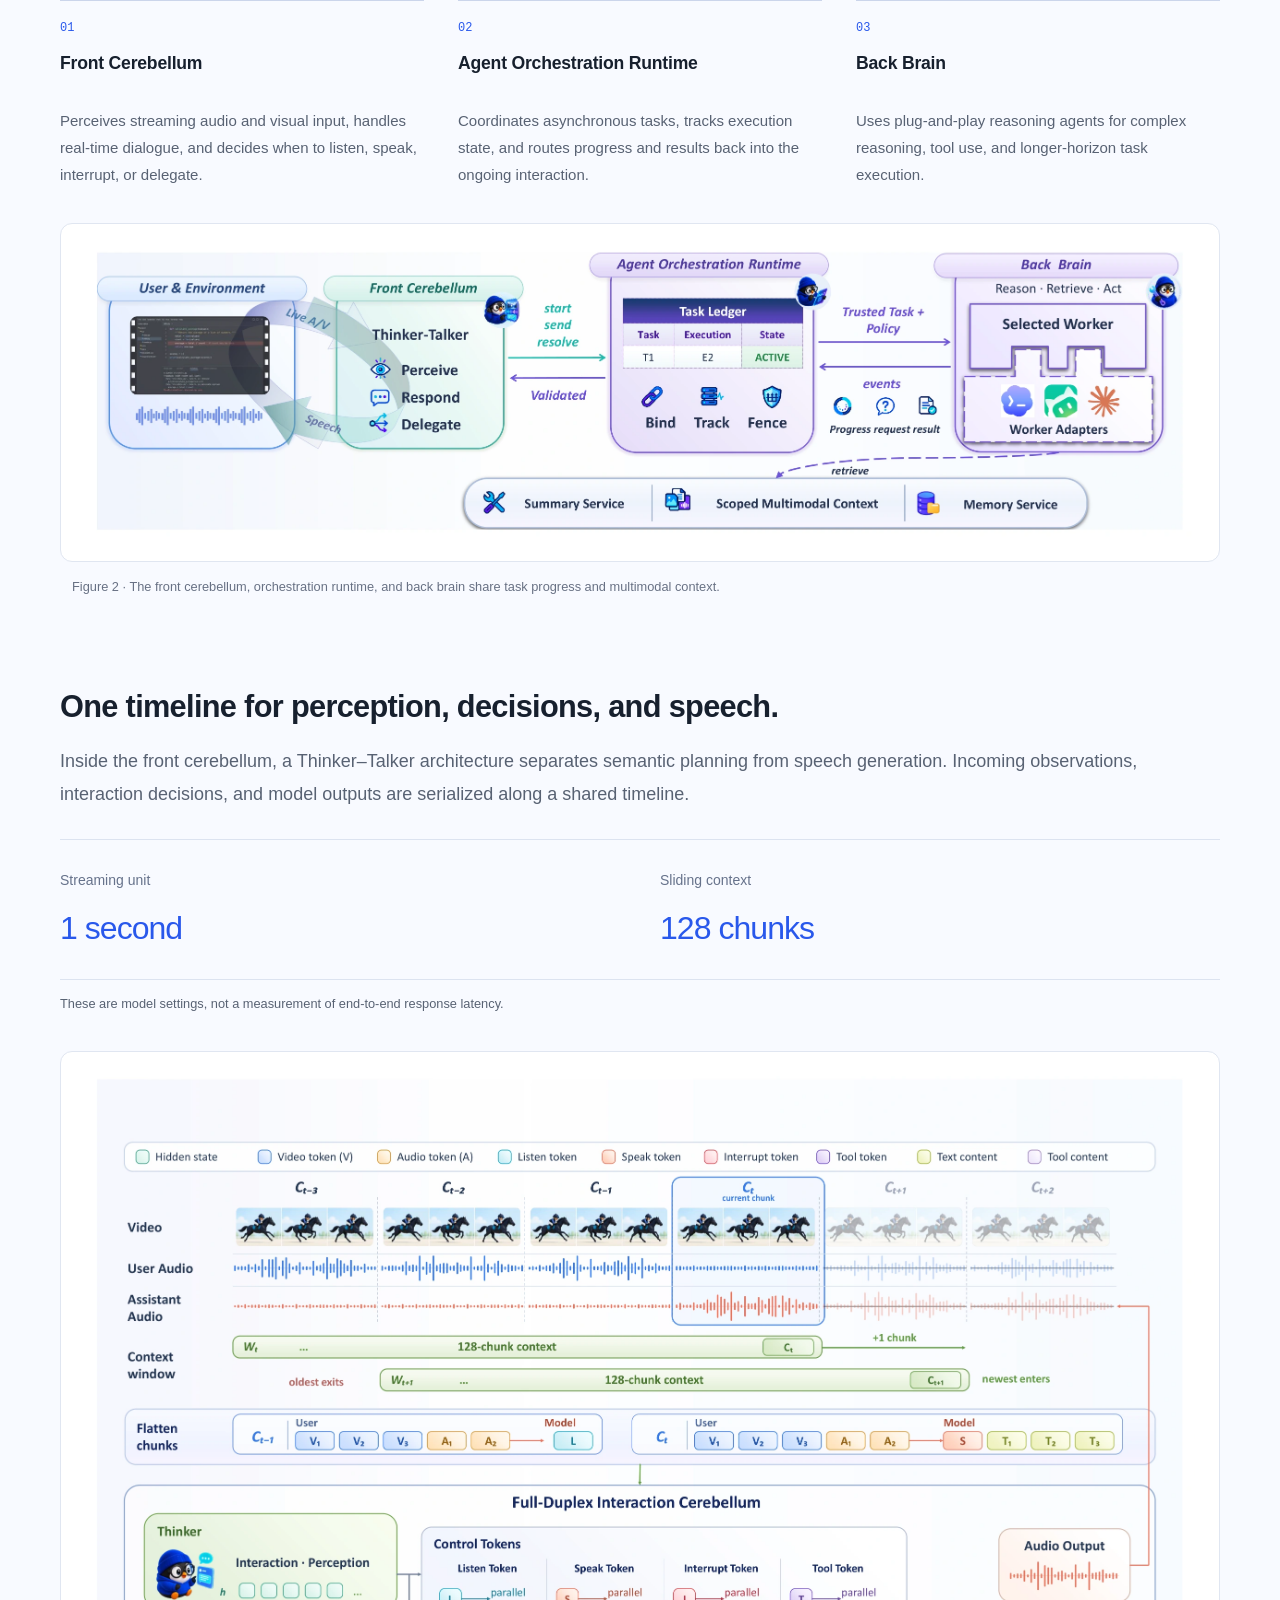
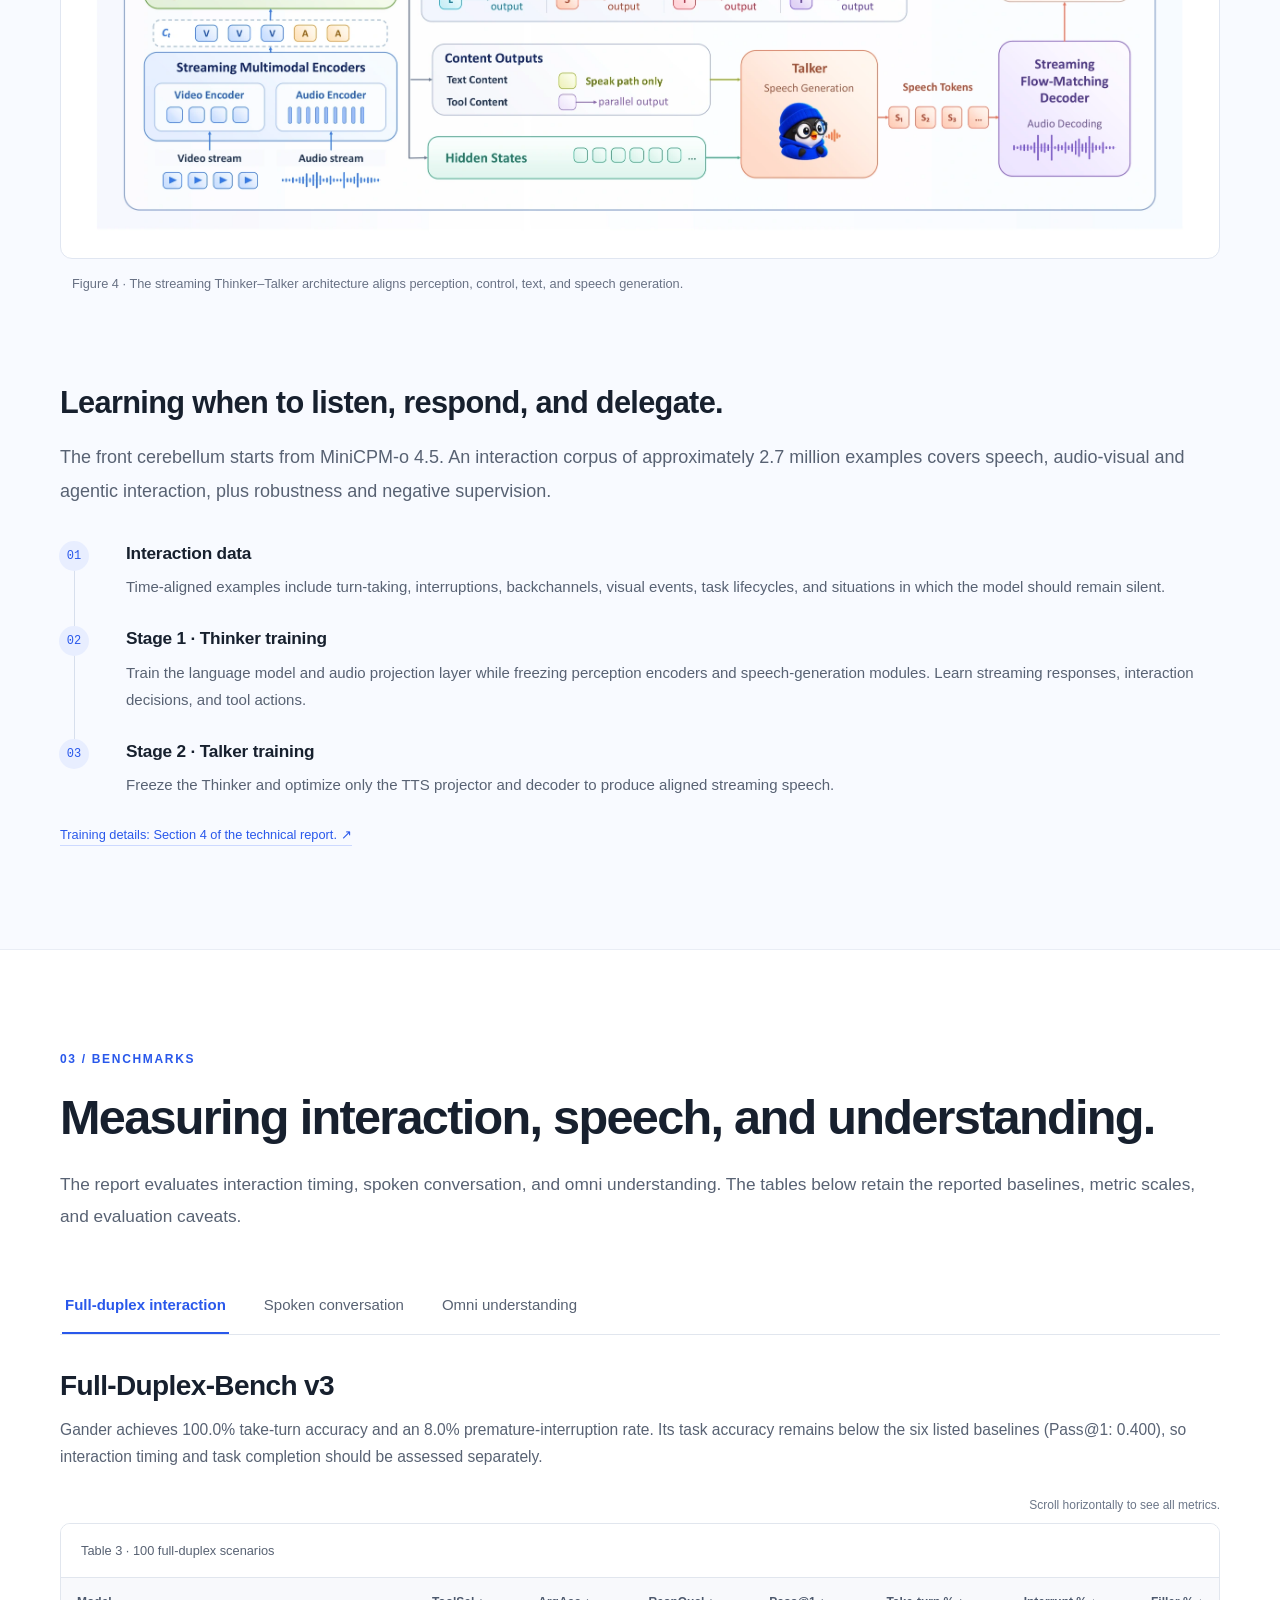
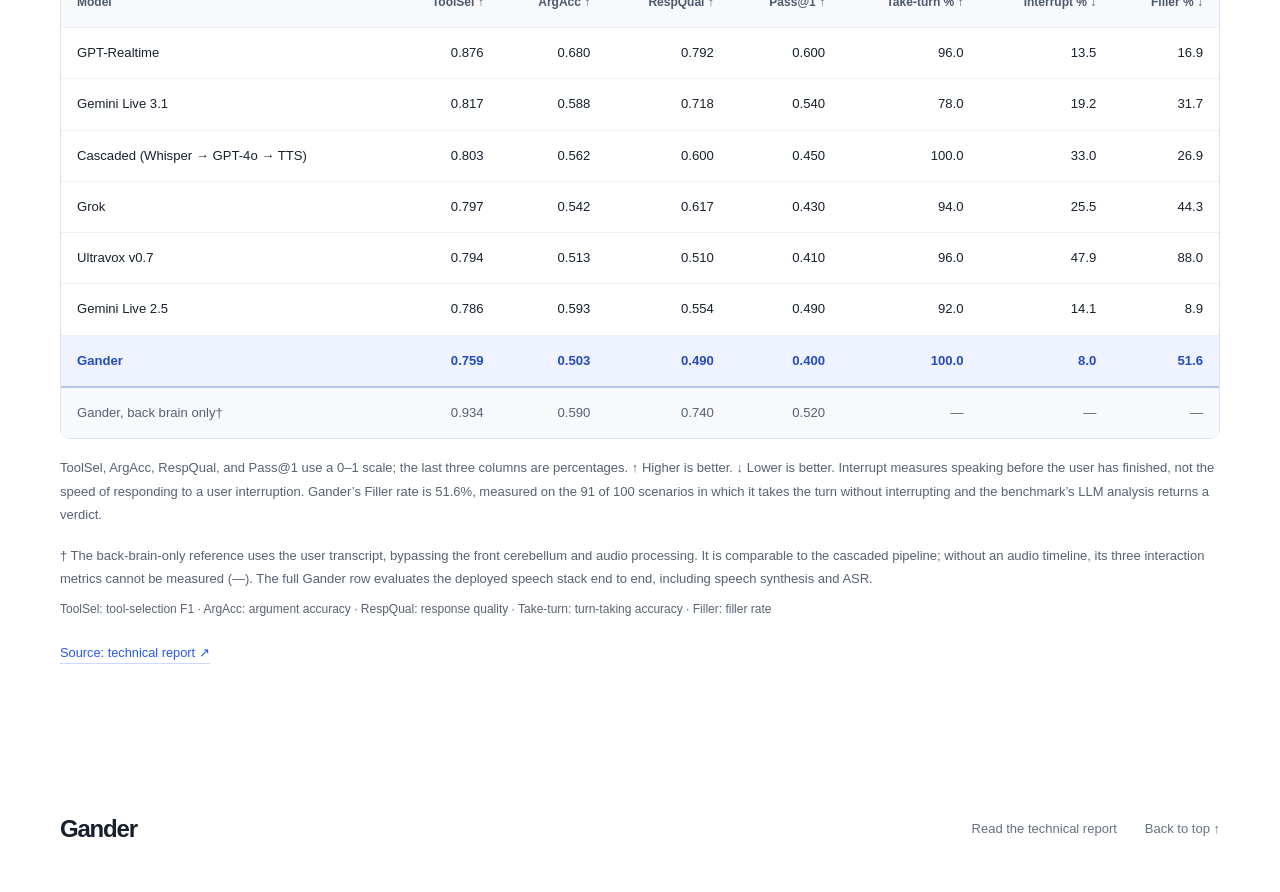
==== commit fe8ca057: "Update Gander website, blog, and technical report" ====
--- a/index.html
+++ b/index.html
@@ -10,9 +10,9 @@
   <meta property="og:description" content="Continuous audio-visual interaction meets reasoning and agentic execution.">
   <title>Gander: Omni Interaction Agent</title>
   <link rel="icon" href="assets/favicon.svg" type="image/svg+xml">
-  <link rel="stylesheet" href="assets/styles.css?v=20260908-11">
-  <script src="assets/content.js?v=20260908-15" defer></script>
-  <script src="assets/app.js?v=20260908-7" defer></script>
+  <link rel="stylesheet" href="assets/styles.css?v=20260909-12">
+  <script src="assets/content.js?v=20260909-19" defer></script>
+  <script src="assets/app.js?v=20260909-9" defer></script>
 </head>
 <body id="top">
   <a class="skip-link" href="#main" data-i18n="skip">Skip to content</a>
@@ -21,7 +21,6 @@
       <a href="#top" class="brand" aria-label="Gander — Omni Interaction Agent"><span class="brand-symbol">Gander</span><span class="brand-tagline">Omni Interaction Agent</span></a>
       <nav class="main-nav" data-i18n-aria="nav.label" aria-label="Main navigation">
         <a href="Omni-Interaction-Agent/" data-i18n="nav.blog">Technical blog</a>
-        <a href="gander.pdf" target="_blank" rel="noopener" data-i18n="nav.paper">Technical report</a>
       </nav>
       <div class="language-switch" role="group" data-i18n-aria="language.label" aria-label="Page language">
         <button type="button" data-lang="en" aria-pressed="true" data-i18n-aria="language.en" aria-label="Switch to English">EN</button>
@@ -33,20 +32,18 @@
   <main id="main">
     <section class="hero container" aria-labelledby="hero-title">
       <h1 id="hero-title" data-i18n="hero.title">Gander: Omni Interaction Agent</h1>
-      <p class="hero-tagline" data-i18n="hero.tagline">Continuous perception, real-time dialogue, asynchronous action</p>
-      <p class="hero-description" data-i18n="hero.description">Gander connects streaming audio and video with full-duplex dialogue and long-running agentic work,
-so conversation can continue while tasks run in the background.</p>
+      <p class="hero-tagline" data-i18n="hero.tagline">Continuous omni perception, real-time interaction, asynchronous agentic action</p>
       <div class="hero-links">
         <a class="button" href="#capabilities"><span data-i18n="hero.demos">Explore demos</span><span aria-hidden="true">↓</span></a>
-        <a class="button" href="gander.pdf" target="_blank" rel="noopener"><span data-i18n="hero.paper">Technical report</span><span aria-hidden="true">↗</span></a>
-        <a class="button" href="https://github.com/Gander" target="_blank" rel="noopener"><span data-i18n="hero.github">GitHub</span><span aria-hidden="true">↗</span></a>
-        <a class="button" href="https://huggingface.co/Gander/models" target="_blank" rel="noopener"><span data-i18n="hero.hfModel">Huggingface(Model)</span><span aria-hidden="true">↗</span></a>
-        <a class="button" href="https://huggingface.co/Gander/datasets" target="_blank" rel="noopener"><span data-i18n="hero.hfDataset">Huggingface(Dataset)</span><span aria-hidden="true">↗</span></a>
+        <a class="button" href="gander.pdf?v=29ef45061bce" target="_blank" rel="noopener"><span data-i18n="hero.paper">Technical report</span><span aria-hidden="true">↗</span></a>
+        <a class="button" href="https://github.com/Omni-Interaction-Gander/Omni-Interaction-Agent" target="_blank" rel="noopener"><span data-i18n="hero.github">GitHub</span><span aria-hidden="true">↗</span></a>
+        <a class="button" href="https://huggingface.co/Gander-Omni/Gander" target="_blank" rel="noopener"><span data-i18n="hero.hfModel">Hugging Face (Model)</span><span aria-hidden="true">↗</span></a>
+        <a class="button" href="https://huggingface.co/Gander-Omni/Gander" target="_blank" rel="noopener"><span data-i18n="hero.hfDataset">Hugging Face (Dataset)</span><span aria-hidden="true">↗</span></a>
       </div>
     </section>
 
     <section id="capabilities" class="capabilities container section" aria-labelledby="cap-heading">
-      <div class="section-heading"><div><p class="eyebrow" data-i18n="cap.eyebrow">01 / CAPABILITY DEMOS</p><h2 id="cap-heading" data-i18n="cap.title">Twelve demos of continuous interaction.</h2></div><p class="section-intro" data-i18n="cap.intro">Explore how Gander handles screen-grounded tasks, continuous perception, bidirectional interpretation, multi-party interaction, and everyday reasoning.</p></div>
+      <div class="section-heading"><div><p class="eyebrow" data-i18n="cap.eyebrow">01 / CAPABILITY DEMOS</p><h2 id="cap-heading" data-i18n="cap.title">Gander’s continuous interaction capabilities.</h2></div><p class="section-intro" data-i18n="cap.intro">Explore how Gander handles screen-grounded tasks, continuous perception, bidirectional interpretation, multi-party interaction, and everyday reasoning.</p></div>
       <div id="capability-tabs" class="capability-tabs" role="tablist" data-i18n-aria="cap.tabs" aria-label="Choose a capability"></div>
       <div class="demo-stage">
         <div class="demo-toolbar">
@@ -61,27 +58,27 @@
         <div id="capability-status" class="sr-only" role="status" aria-live="polite" aria-atomic="true"></div>
       </div>
       <p class="media-footnote" data-i18n="cap.languageNote">Original audio and on-screen captions are preserved.</p>
-      <noscript><p>Enable JavaScript to explore the twelve interactive demos and language switch, or <a href="gander.pdf">read the full technical report</a>. 请启用 JavaScript 使用十二段演示及语言切换，或阅读完整技术报告。</p></noscript>
+      <noscript><p>Enable JavaScript to explore the twelve interactive demos and language switch, or <a href="gander.pdf?v=29ef45061bce">read the full technical report</a>. 请启用 JavaScript 使用十二段演示及语言切换，或阅读完整技术报告。</p></noscript>
     </section>
 
     <section id="research" class="research section" aria-labelledby="research-heading">
       <div class="container">
         <div class="reading-width section-opening"><p class="eyebrow" data-i18n="research.eyebrow">02 / SYSTEM ARCHITECTURE</p><h2 id="research-heading" class="line-heading" data-i18n="research.title">Perception, conversation, and action—connected.</h2><p class="lead" data-i18n="research.intro">Gander unifies omni perception, real-time interaction, and agentic capabilities. Streaming speech, vision, and text remain part of the same evolving context, so interaction can continue while longer tasks run in the background.</p></div>
         <figure class="paper-figure overview-figure"><a href="assets/figures/overview.webp" target="_blank" rel="noopener"><img src="assets/figures/overview.webp" width="2401" height="1344" loading="lazy" decoding="async" data-i18n-alt="fig.overviewAlt" alt="Gander overview"></a><figcaption data-i18n="fig.overview">Figure 1 · Gander brings together continuous multimodal interaction and asynchronous agentic execution.</figcaption></figure>
-        <div class="reading-width subsection"><h3 data-i18n="method.title">Brain and Cerebellum, working together.</h3><p data-i18n="method.intro">Separate responsibilities, shared context. Three cooperating components connect immediate conversation with longer-horizon work.</p></div>
+        <div class="reading-width subsection"><h3 data-i18n="method.title">Cerebellum and Brain, working together.</h3><p data-i18n="method.intro">Separate responsibilities, shared context. Three cooperating components connect immediate conversation with longer-horizon work.</p></div>
         <div class="architecture-parts">
           <article><span class="part-number" aria-hidden="true">01</span><h4 data-i18n="method.front.title">Front Cerebellum</h4><p data-i18n="method.front.description">Perceives streaming audio and visual input, handles real-time dialogue, and decides when to listen, speak, interrupt, or delegate.</p></article>
           <article><span class="part-number" aria-hidden="true">02</span><h4 data-i18n="method.runtime.title">Agent Orchestration Runtime</h4><p data-i18n="method.runtime.description">Coordinates asynchronous tasks, tracks execution state, and routes progress and results back into the ongoing interaction.</p></article>
           <article><span class="part-number" aria-hidden="true">03</span><h4 data-i18n="method.back.title">Back Brain</h4><p data-i18n="method.back.description">Uses plug-and-play reasoning agents for complex reasoning, tool use, and longer-horizon task execution.</p></article>
         </div>
-        <figure class="paper-figure"><a href="assets/figures/architecture.webp" target="_blank" rel="noopener"><img src="assets/figures/architecture.webp" width="2401" height="627" loading="lazy" decoding="async" data-i18n-alt="fig.architectureAlt" alt="Brain–Cerebellum architecture"></a><figcaption data-i18n="fig.architecture">Figure 2 · The front cerebellum, orchestration runtime, and back brain share task progress and multimodal context.</figcaption></figure>
+        <figure class="paper-figure"><a href="assets/figures/architecture.webp" target="_blank" rel="noopener"><img src="assets/figures/architecture.webp" width="2401" height="627" loading="lazy" decoding="async" data-i18n-alt="fig.architectureAlt" alt="Cerebellum–Brain architecture"></a><figcaption data-i18n="fig.architecture">Figure 2 · The front cerebellum, orchestration runtime, and back brain share task progress and multimodal context.</figcaption></figure>
         <div class="streaming-block reading-width subsection"><h3 data-i18n="stream.title">One timeline for perception, decisions, and speech.</h3><p data-i18n="stream.description">Inside the front cerebellum, a Thinker–Talker architecture separates semantic planning from speech generation. Incoming observations, interaction decisions, and model outputs are serialized along a shared timeline.</p><div class="model-settings"><div><span data-i18n="stream.chunkLabel">Streaming unit</span><strong data-i18n="stream.chunkValue">1 second</strong></div><div><span data-i18n="stream.contextLabel">Sliding context</span><strong data-i18n="stream.contextValue">128 chunks</strong></div></div><p class="note" data-i18n="stream.note">These are model settings, not a measurement of end-to-end response latency.</p></div>
         <figure class="paper-figure"><a href="assets/figures/thinker-talker.webp" target="_blank" rel="noopener"><img src="assets/figures/thinker-talker.webp" width="2401" height="1640" loading="lazy" decoding="async" data-i18n-alt="fig.thinkerAlt" alt="Streaming Thinker–Talker"></a><figcaption data-i18n="fig.thinker">Figure 4 · The streaming Thinker–Talker architecture aligns perception, control, text, and speech generation.</figcaption></figure>
         <div class="reading-width subsection training"><h3 data-i18n="training.title">Learning when to listen, respond, and delegate.</h3><p data-i18n="training.intro">The front cerebellum starts from MiniCPM-o 4.5. An interaction corpus of approximately 2.7 million examples covers speech, audio-visual and agentic interaction, plus robustness and negative supervision.</p><ol class="training-steps">
           <li><h4 data-i18n="training.data">Interaction data</h4><p data-i18n="training.data.description">Time-aligned examples include turn-taking, interruptions, backchannels, visual events, task lifecycles, and situations in which the model should remain silent.</p></li>
           <li><h4 data-i18n="training.thinker">Stage 1 · Thinker training</h4><p data-i18n="training.thinker.description">Train the language model and audio projection layer while freezing perception encoders and speech-generation modules. Learn streaming responses, interaction decisions, and tool actions.</p></li>
           <li><h4 data-i18n="training.talker">Stage 2 · Talker training</h4><p data-i18n="training.talker.description">Freeze the Thinker and optimize only the TTS projector and decoder to produce aligned streaming speech.</p></li>
-        </ol><a class="source-link" href="gander.pdf#page=14" target="_blank" rel="noopener"><span data-i18n="training.source">Training details: Section 4 of the technical report.</span><span aria-hidden="true"> ↗</span></a></div>
+        </ol><a class="source-link" href="gander.pdf?v=29ef45061bce#page=14" target="_blank" rel="noopener"><span data-i18n="training.source">Training details: Section 4 of the technical report.</span><span aria-hidden="true"> ↗</span></a></div>
       </div>
     </section>
 
@@ -89,14 +86,9 @@
       <div class="reading-width section-opening"><p class="eyebrow" data-i18n="results.eyebrow">03 / BENCHMARKS</p><h2 id="results-heading" data-i18n="results.title">Measuring interaction, speech, and understanding.</h2><p class="lead" data-i18n="results.intro">The report evaluates interaction timing, spoken conversation, and omni understanding. The tables below retain the reported baselines, metric scales, and evaluation caveats.</p></div>
       <div id="result-tabs" class="result-tabs" role="tablist" data-i18n-aria="results.tabs" aria-label="Evaluation benchmarks"></div>
       <div id="result-panels"></div>
-      <div class="limitations"><h3 data-i18n="limitations.title">What remains to improve.</h3><p data-i18n="limitations.intro">The report identifies clear areas for improvement alongside the interaction gains.</p><div class="limitation-grid">
-        <article><h4 data-i18n="limitations.routing">Task routing &amp; execution</h4><p data-i18n="limitations.routingText">Conservative delegation and lower task accuracy leave room to improve how interaction connects to reliable execution.</p></article>
-        <article><h4 data-i18n="limitations.speech">Spoken output fidelity</h4><p data-i18n="limitations.speechText">Speech generation and recognition can lose information between the Thinker’s text and the end-to-end spoken response.</p></article>
-        <article><h4 data-i18n="limitations.context">Context &amp; evaluation</h4><p data-i18n="limitations.contextText">Long-context and memory management, further post-training, and unified evaluation remain directions for future work.</p></article>
-      </div></div>
     </section>
 
   </main>
-  <footer class="site-footer container"><a href="#top" class="footer-brand">Gander</a><a href="gander.pdf" target="_blank" rel="noopener" data-i18n="footer.report">Read the technical report</a><a href="#top"><span data-i18n="footer.top">Back to top</span><span aria-hidden="true"> ↑</span></a></footer>
+  <footer class="site-footer container"><a href="#top" class="footer-brand">Gander</a><a href="gander.pdf?v=29ef45061bce" target="_blank" rel="noopener" data-i18n="footer.report">Read the technical report</a><a href="#top"><span data-i18n="footer.top">Back to top</span><span aria-hidden="true"> ↑</span></a></footer>
 </body>
 </html>
--- a/assets/styles.css
+++ b/assets/styles.css
@@ -58,7 +58,6 @@
 .signal-dot { display: inline-block; flex-shrink: 0; width: 6px; height: 6px; background: var(--blue); border-radius: 100%; box-shadow: 0 0 0 4px rgb(41 88 235 / 8%); }
 .hero h1 { max-width: 1120px; margin-inline: auto; font-size: clamp(2rem, 5.1vw, 4.6rem); font-weight: 600; letter-spacing: -.045em; line-height: 1.1; color: #17202e; white-space: nowrap; }
 .hero-tagline { max-width: none; margin: 20px auto 0; font-family: var(--display-font); font-size: clamp(.55rem, 2.2vw, 1.7rem); font-weight: 550; letter-spacing: -.025em; color: var(--ink); line-height: 1.35; white-space: nowrap; }
-.hero-description { max-width: 980px; margin: 20px auto 0; font-size: 1.05rem; line-height: 1.7; white-space: pre-line; }
 .hero-links { display: flex; align-items: center; justify-content: center; gap: 12px; flex-wrap: wrap; margin-top: 31px; }
 .button { display: inline-flex; align-items: center; justify-content: center; gap: 12px; min-height: 48px; border: 1px solid #cfd7e4; border-radius: 8px; padding: 11px 17px; background: #fff; color: var(--ink); font-size: .875rem; font-weight: 550; white-space: nowrap; transition: color .18s, background .18s, border-color .18s, box-shadow .18s; }
 .button:hover { color: var(--blue); border-color: #9fb3ed; background: #f7f9ff; box-shadow: 0 4px 14px rgb(41 88 235 / 8%); }
@@ -68,7 +67,7 @@
 .section-heading { margin-bottom: 34px; }
 .section-heading .eyebrow { margin-bottom: 13px; }
 .section-heading h2, .section-opening h2, .team h2,
-.subsection h3, .limitations > h3, .result-panel h3 { max-width: none; white-space: nowrap; }
+.subsection h3, .result-panel h3 { max-width: none; white-space: nowrap; }
 .section-intro { max-width: 820px; margin-top: 18px; font-size: 1rem; line-height: 1.75; }
 .capability-tabs { display: grid; grid-template-columns: repeat(4, minmax(0, 1fr)); grid-auto-rows: 1fr; gap: 3px; padding-bottom: 2px; margin-bottom: 25px; }
 .capability-tab { text-align: left; min-width: 0; border: 0; border-bottom: 2px solid var(--line); background: transparent; padding: 14px 15px 17px; display: flex; flex-direction: column; gap: 8px; transition: color .2s, background .2s, border-color .2s; }
@@ -148,16 +147,12 @@
 tbody tr:last-child > * { border-bottom: 0; }
 tbody tr.gander-row > * { color: #244cc3; background: #eff3ff; font-weight: 650; }
 tbody.reference-body > tr > * { border-top: 2px solid #b9c7e6; background: #f8f9fc; color: #556177; font-weight: 450; }
+tbody .table-group th { background: #edf1f8; color: #38465e; font-weight: 600; border-top: 1px solid #d5deeb; white-space: normal; }
 .table-note { font-size: .8125rem; line-height: 1.8; margin-top: 17px; }
 .table-glossary { font-size: .75rem; line-height: 1.8; margin-top: 9px; }
 .table-source { margin-top: 15px; }
 .ablation-block { margin-top: 48px; }
 .ablation-block h3 { font-size: 1.4rem; }
-.limitations { border-top: 1px solid var(--line); margin-top: 65px; padding-top: 45px; }
-.limitations > p { font-size: 1rem; margin-top: 16px; }
-.limitation-grid { display: grid; grid-template-columns: repeat(3,1fr); gap: 35px; margin-top: 29px; }
-.limitation-grid h4 { font-size: 1.05rem; margin-bottom: 12px; }
-.limitation-grid p { font-size: .9375rem; line-height: 1.8; }
 
 .site-footer { min-height: 125px; display: flex; align-items: center; gap: 28px; font-size: .8125rem; color: #667184; }
 .footer-brand { font-size: 24px; font-weight: 600; letter-spacing: -.05em; color: var(--ink); margin-right: auto; }
@@ -172,7 +167,7 @@
   .demo-info { gap: 26px; }
   .architecture-parts { gap: 22px; }
   .architecture-parts h4 { font-size: 1.02rem; }
-  .architecture-parts p, .limitation-grid p { font-size: .875rem; }
+  .architecture-parts p { font-size: .875rem; }
   .paper-figure > a { padding: 16px; }
 }
 @media (max-width: 640px) {
@@ -191,7 +186,6 @@
   .hero { padding-top: 49px; padding-bottom: 43px; }
   .hero h1 { font-size: clamp(1.1rem, 5.1vw, 3.65rem); line-height: 1.12; }
   .hero-tagline { font-size: clamp(.5rem, 2.2vw, 1.2rem); margin-top: 17px; }
-  .hero-description { font-size: .9375rem; max-width: 385px; margin-top: 18px; }
   .hero-links { gap: 10px; margin-top: 25px; max-width: 355px; margin-inline: auto; }
   .button { font-size: .8125rem; padding: 10px 14px; gap: 12px; }
   .section { padding-block: 62px; }
@@ -245,10 +239,6 @@
   th, td { padding: 12px 14px; }
   table { font-size: .8rem; }
   .table-scroll-hint, .table-note, .table-glossary { font-size: .75rem; }
-  .limitations { margin-top: 46px; padding-top: 35px; }
-  .limitations > p { font-size: .9375rem; }
-  .limitation-grid { grid-template-columns: 1fr; gap: 23px; }
-  .limitation-grid p { font-size: .9375rem; }
   .site-footer { min-height: 120px; flex-wrap: wrap; gap: 8px 25px; padding-block: 25px; font-size: .75rem; }
   .footer-brand { width: 100%; }
 }
@@ -256,3 +246,5 @@
   html { scroll-behavior: auto; }
   *, *::before, *::after { animation: none !important; transition: none !important; }
 }
+
+#cap-heading { white-space: normal; }
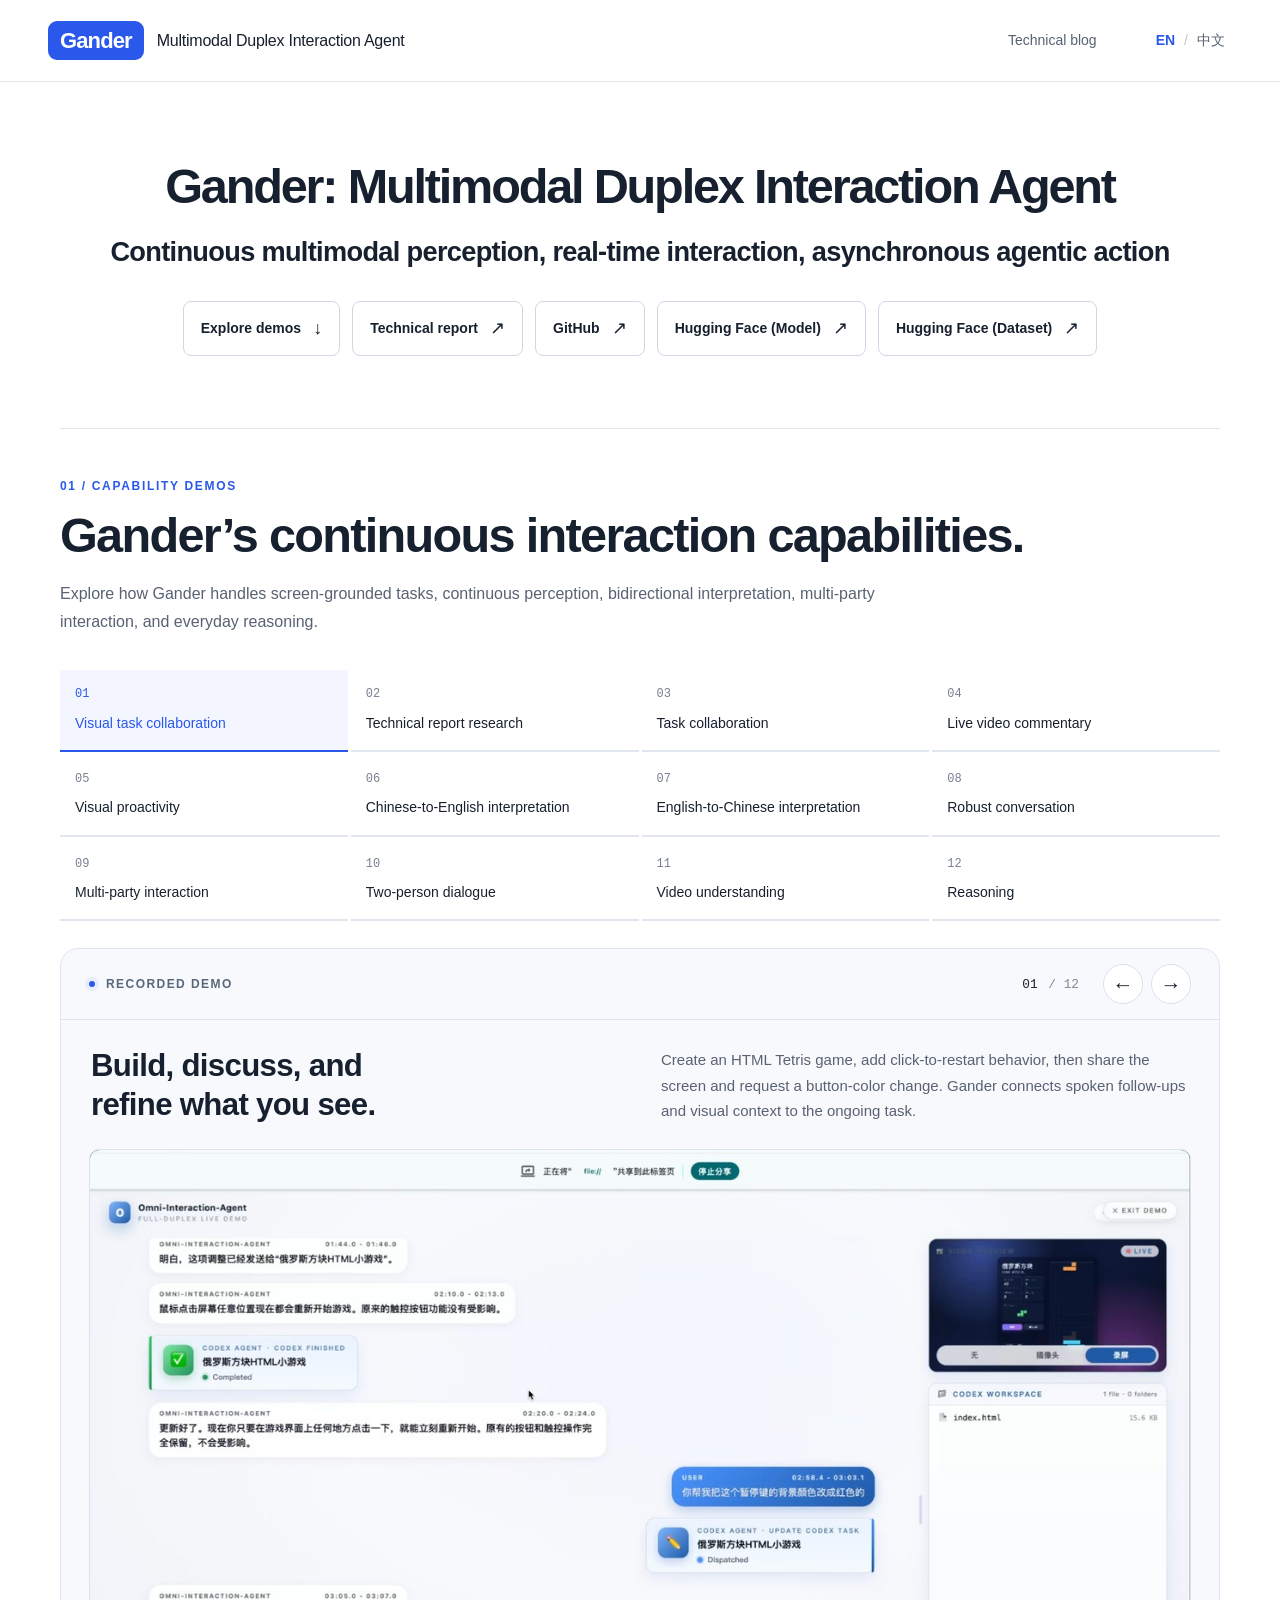
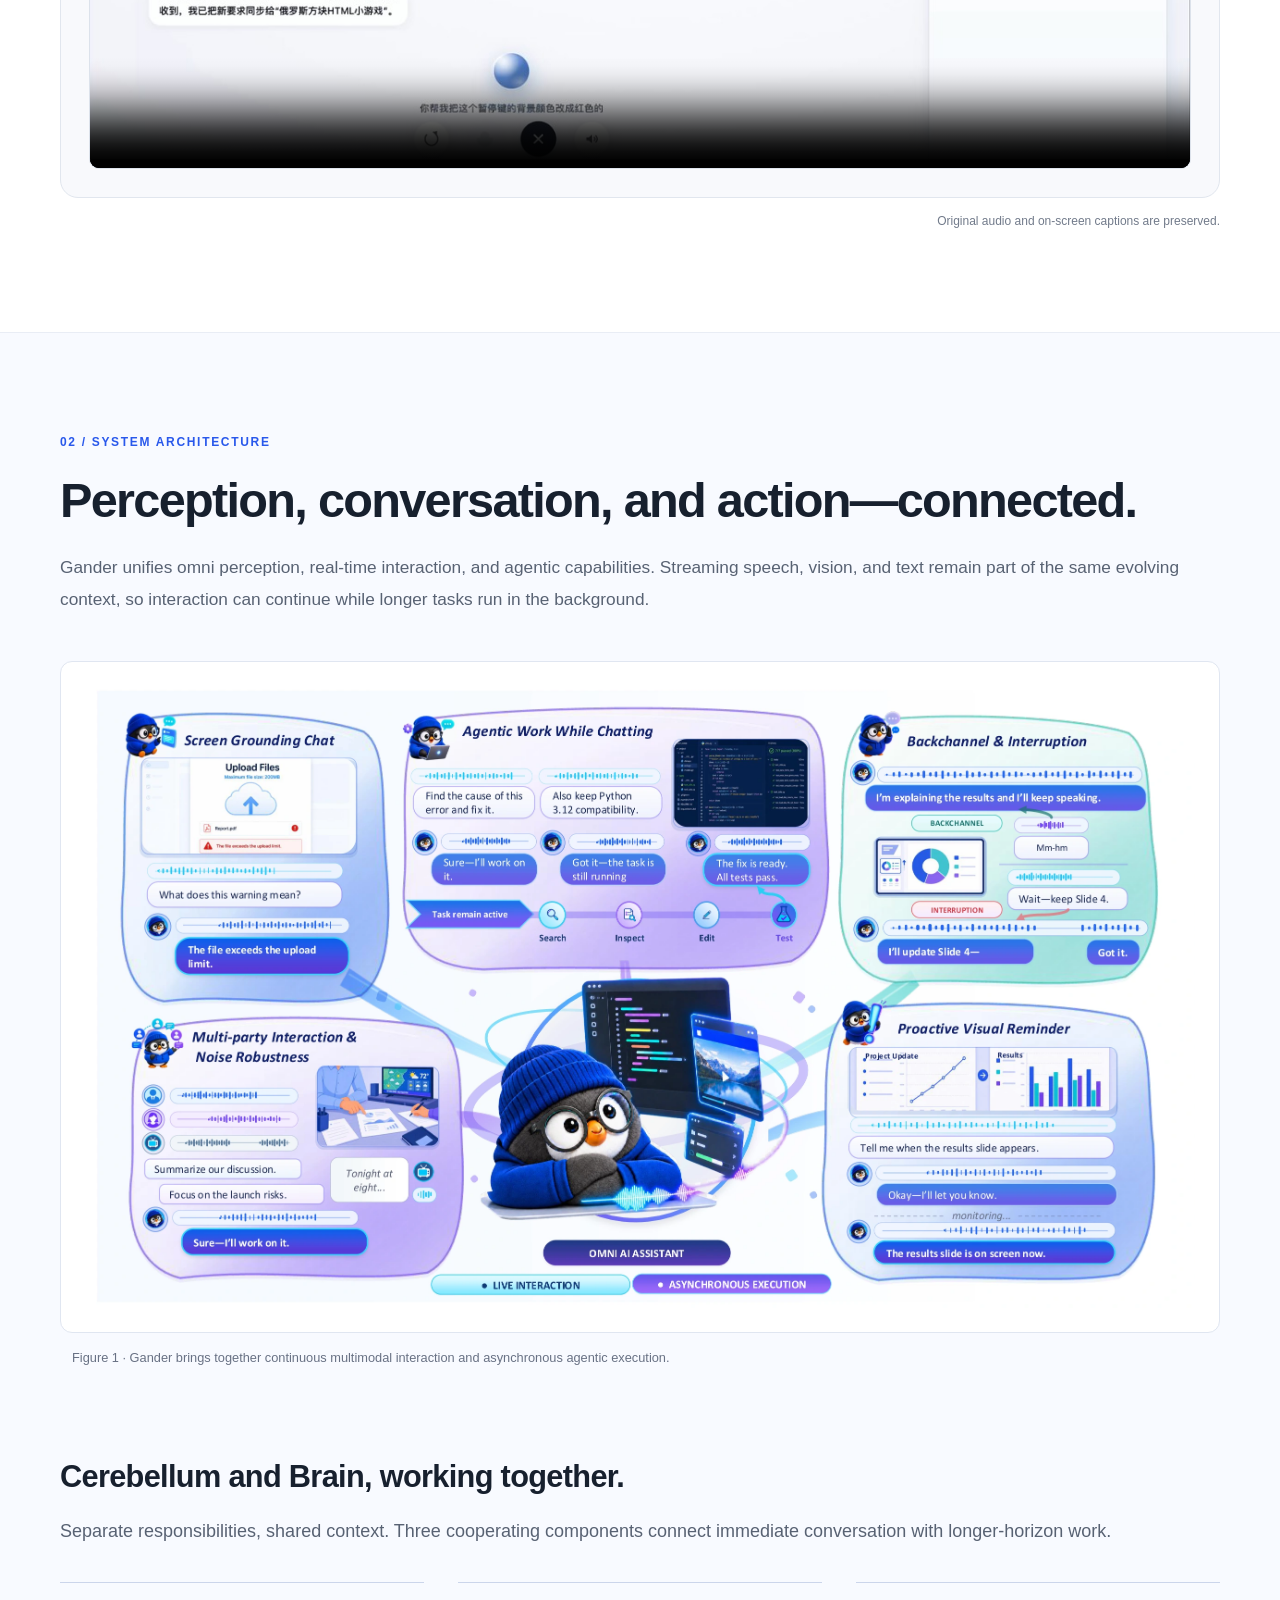
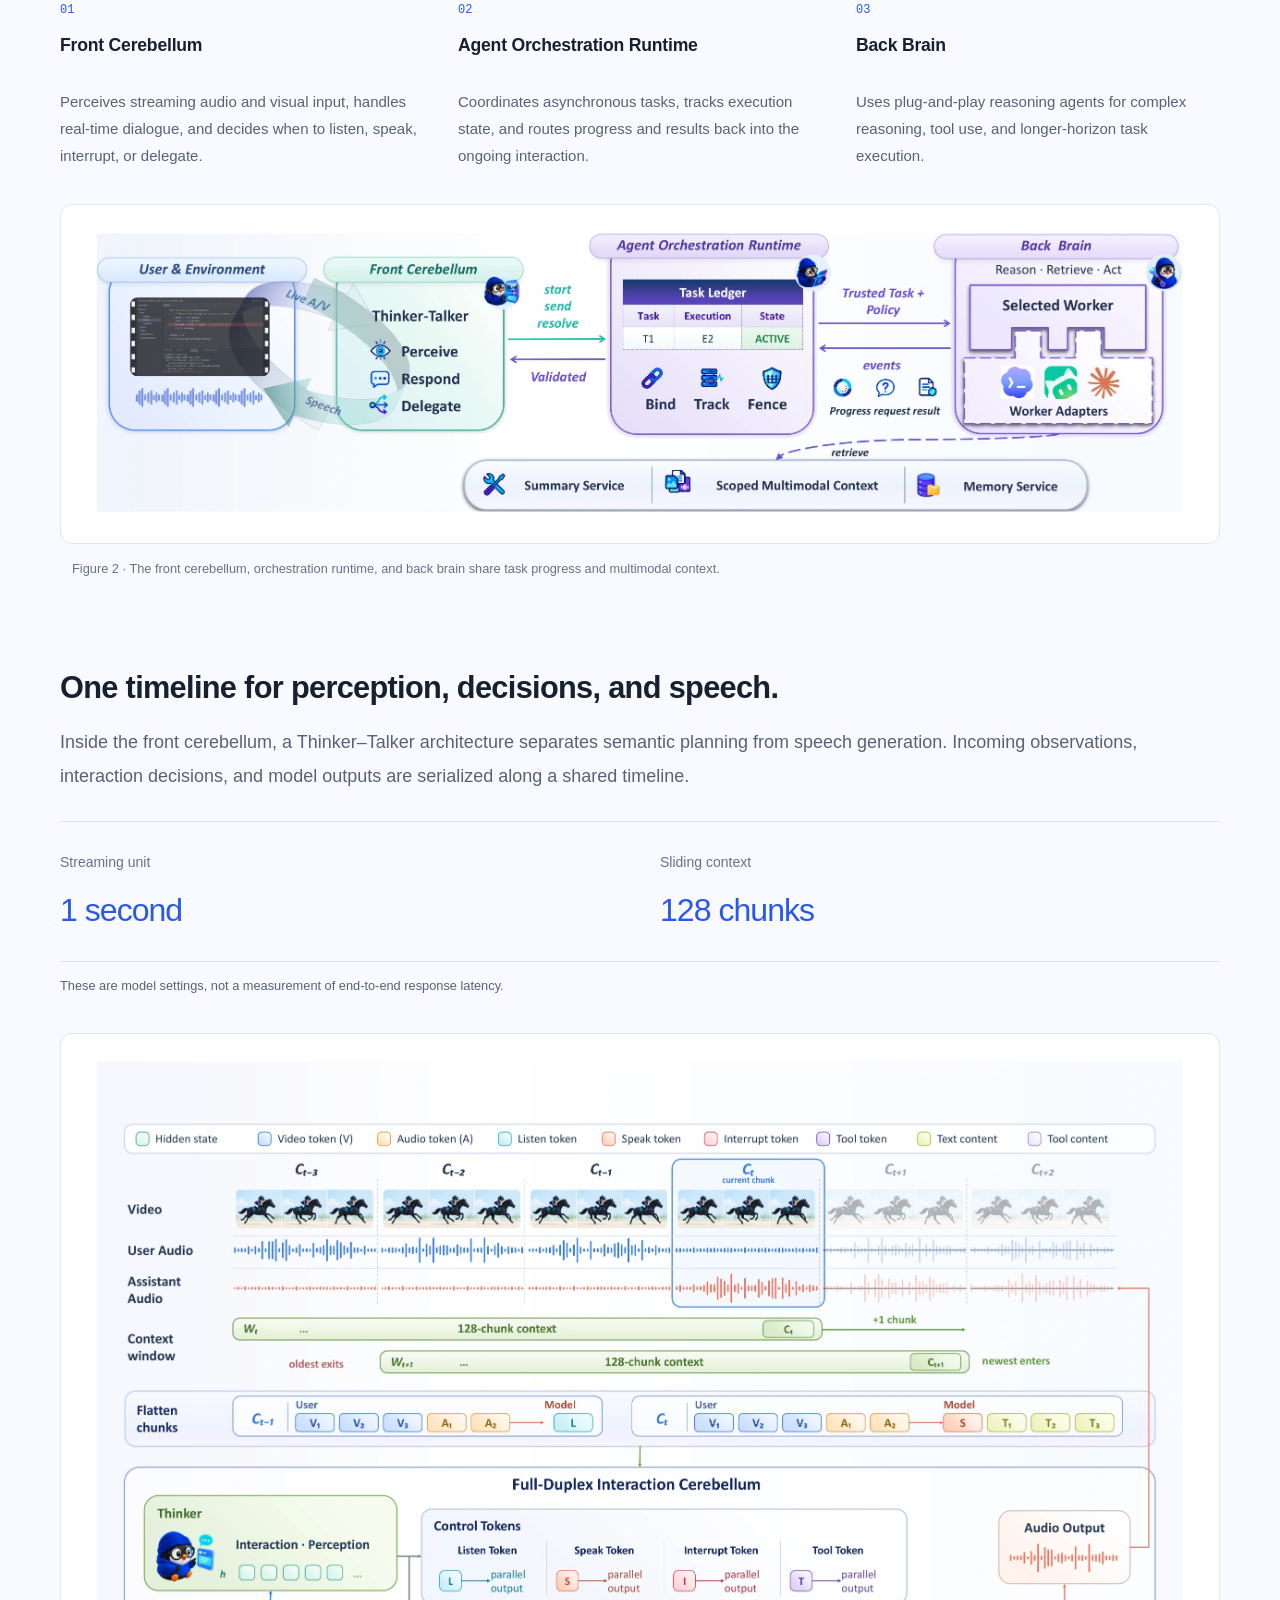
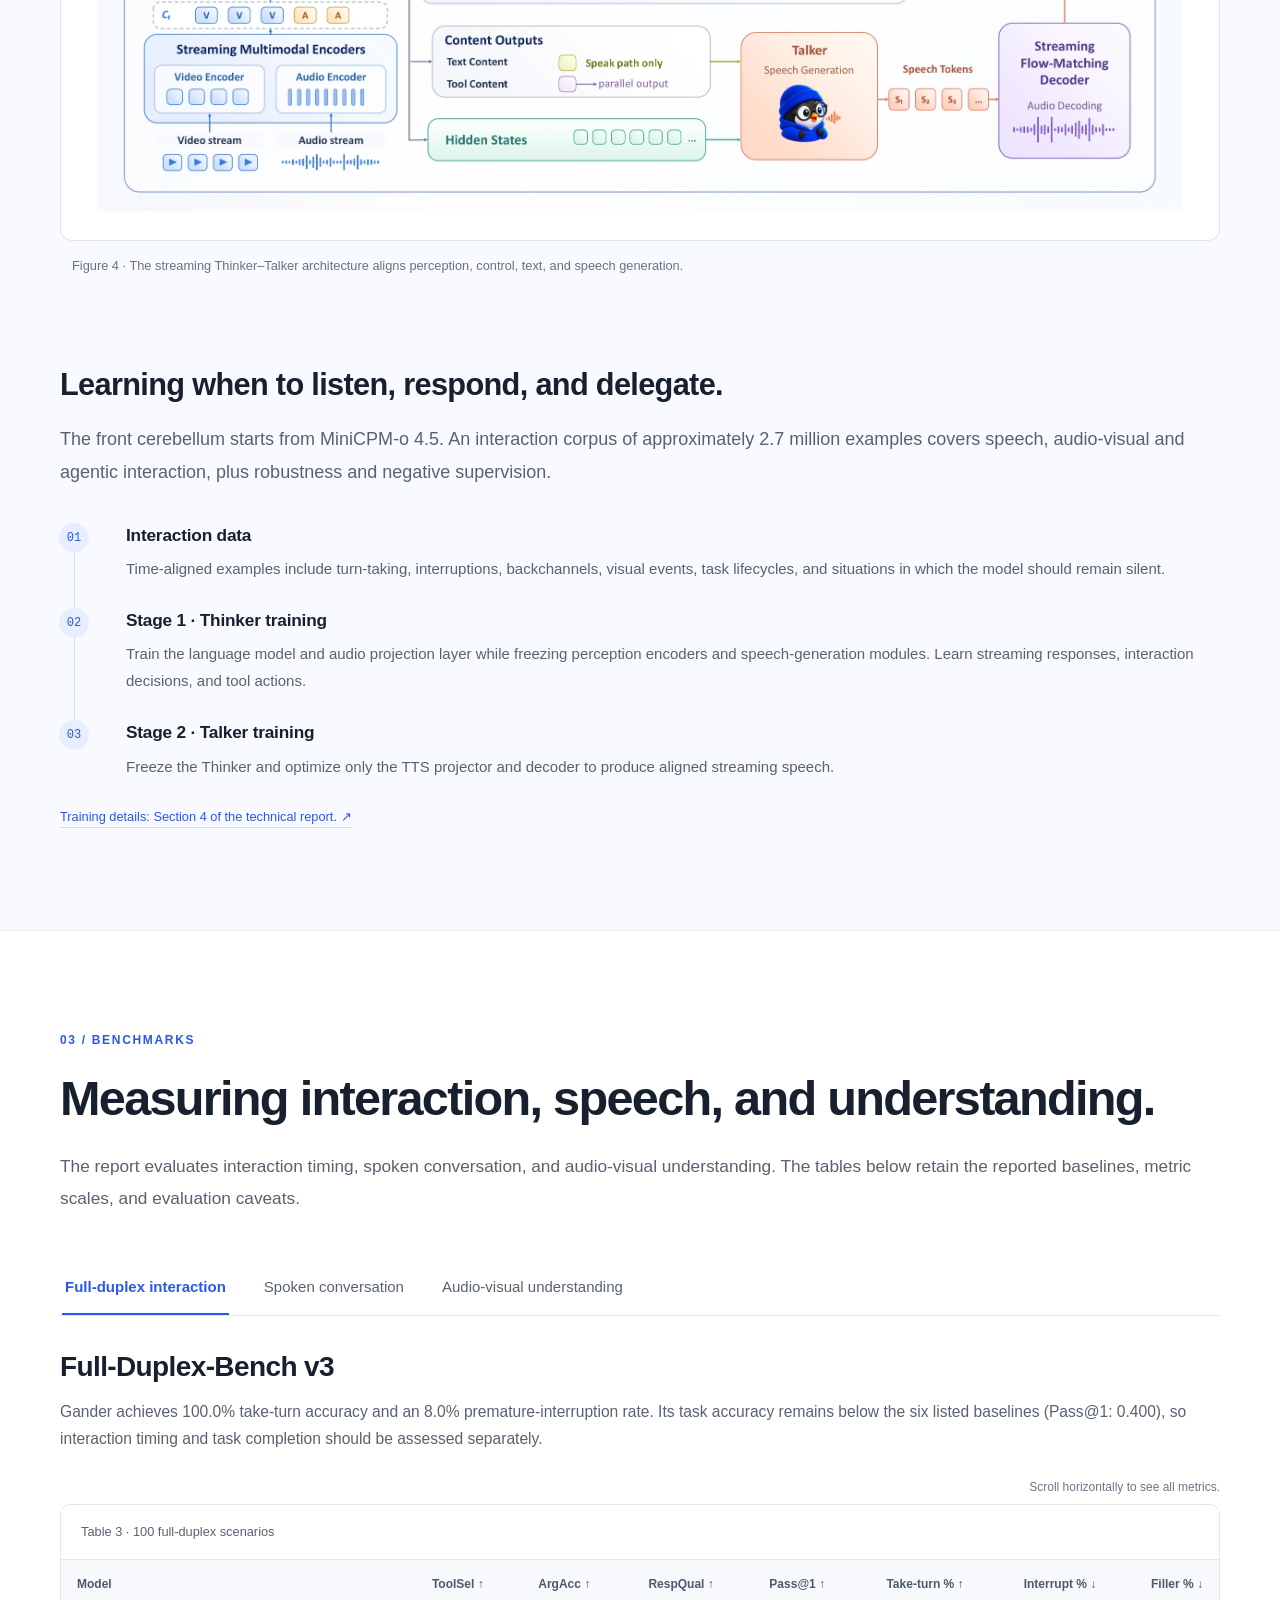
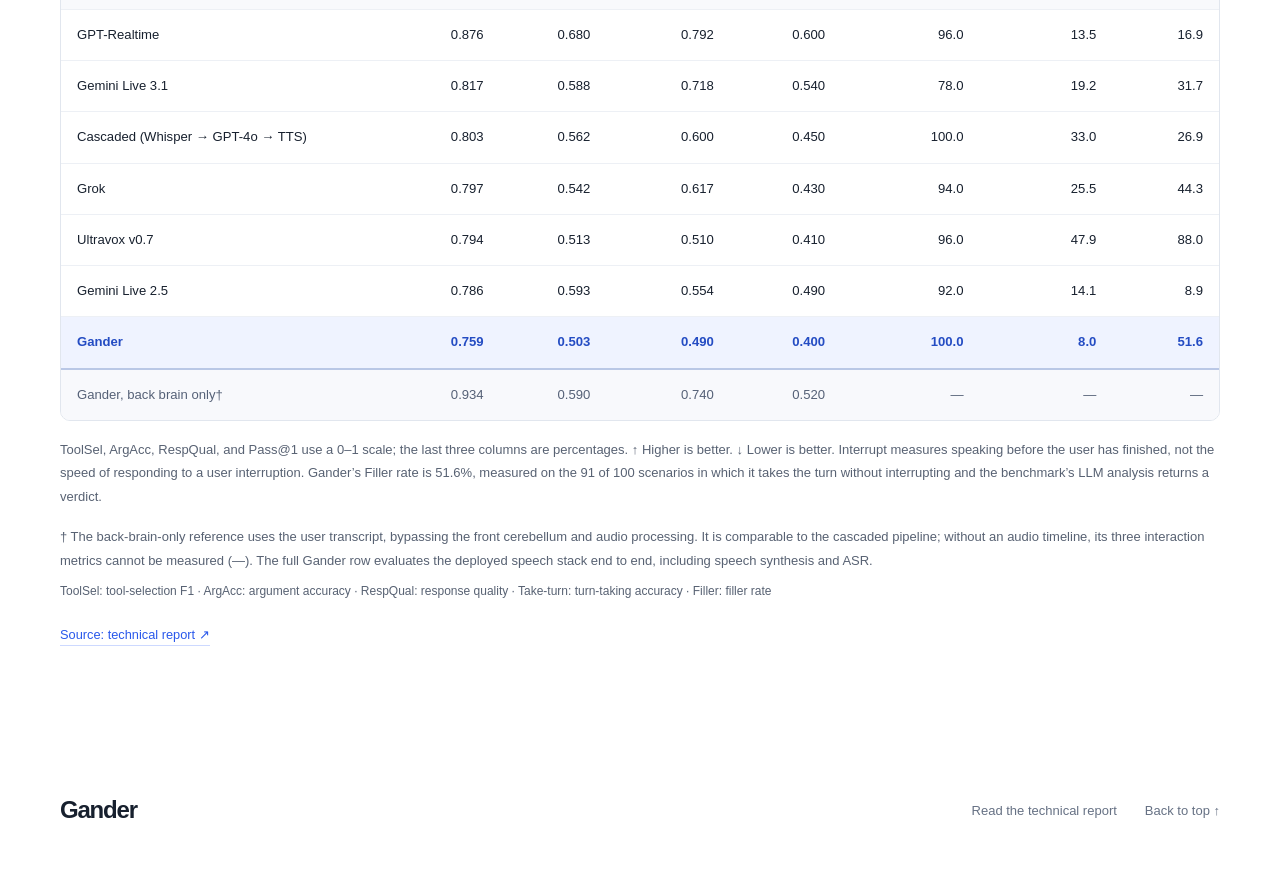
==== commit 615399f0: "update page" ====
--- a/index.html
+++ b/index.html
@@ -6,19 +6,19 @@
   <meta name="theme-color" content="#ffffff">
   <meta name="description" content="Gander brings omni perception, real-time interaction, and agentic capabilities into one framework. Explore twelve demos and the technical report.">
   <meta property="og:type" content="website">
-  <meta property="og:title" content="Gander: Omni Interaction Agent">
+  <meta property="og:title" content="Gander: Multimodal Duplex Interaction Agent">
   <meta property="og:description" content="Continuous audio-visual interaction meets reasoning and agentic execution.">
-  <title>Gander: Omni Interaction Agent</title>
+  <title>Gander: Multimodal Duplex Interaction Agent</title>
   <link rel="icon" href="assets/favicon.svg" type="image/svg+xml">
-  <link rel="stylesheet" href="assets/styles.css?v=20260909-12">
-  <script src="assets/content.js?v=20260909-19" defer></script>
-  <script src="assets/app.js?v=20260909-9" defer></script>
+  <link rel="stylesheet" href="assets/styles.css?v=20260911-2">
+  <script src="assets/content.js?v=20260913-1" defer></script>
+  <script src="assets/app.js?v=20260909-10" defer></script>
 </head>
 <body id="top">
   <a class="skip-link" href="#main" data-i18n="skip">Skip to content</a>
   <header class="site-header">
     <div class="nav-inner">
-      <a href="#top" class="brand" aria-label="Gander — Omni Interaction Agent"><span class="brand-symbol">Gander</span><span class="brand-tagline">Omni Interaction Agent</span></a>
+      <a href="#top" class="brand" aria-label="Gander — Multimodal Duplex Interaction Agent"><span class="brand-symbol">Gander</span><span class="brand-tagline">Multimodal Duplex Interaction Agent</span></a>
       <nav class="main-nav" data-i18n-aria="nav.label" aria-label="Main navigation">
         <a href="Omni-Interaction-Agent/" data-i18n="nav.blog">Technical blog</a>
       </nav>
@@ -31,11 +31,11 @@
   </header>
   <main id="main">
     <section class="hero container" aria-labelledby="hero-title">
-      <h1 id="hero-title" data-i18n="hero.title">Gander: Omni Interaction Agent</h1>
-      <p class="hero-tagline" data-i18n="hero.tagline">Continuous omni perception, real-time interaction, asynchronous agentic action</p>
+      <h1 id="hero-title" data-i18n="hero.title">Gander: Multimodal Duplex Interaction Agent</h1>
+      <p class="hero-tagline" data-i18n="hero.tagline">Continuous multimodal perception, real-time interaction, asynchronous agentic action</p>
       <div class="hero-links">
         <a class="button" href="#capabilities"><span data-i18n="hero.demos">Explore demos</span><span aria-hidden="true">↓</span></a>
-        <a class="button" href="gander.pdf?v=29ef45061bce" target="_blank" rel="noopener"><span data-i18n="hero.paper">Technical report</span><span aria-hidden="true">↗</span></a>
+        <a class="button" href="https://arxiv.org/pdf/2609.08977" target="_blank" rel="noopener"><span data-i18n="hero.paper">Technical report</span><span aria-hidden="true">↗</span></a>
         <a class="button" href="https://github.com/Omni-Interaction-Gander/Omni-Interaction-Agent" target="_blank" rel="noopener"><span data-i18n="hero.github">GitHub</span><span aria-hidden="true">↗</span></a>
         <a class="button" href="https://huggingface.co/Gander-Omni/Gander" target="_blank" rel="noopener"><span data-i18n="hero.hfModel">Hugging Face (Model)</span><span aria-hidden="true">↗</span></a>
         <a class="button" href="https://huggingface.co/Gander-Omni/Gander" target="_blank" rel="noopener"><span data-i18n="hero.hfDataset">Hugging Face (Dataset)</span><span aria-hidden="true">↗</span></a>
@@ -58,7 +58,7 @@
         <div id="capability-status" class="sr-only" role="status" aria-live="polite" aria-atomic="true"></div>
       </div>
       <p class="media-footnote" data-i18n="cap.languageNote">Original audio and on-screen captions are preserved.</p>
-      <noscript><p>Enable JavaScript to explore the twelve interactive demos and language switch, or <a href="gander.pdf?v=29ef45061bce">read the full technical report</a>. 请启用 JavaScript 使用十二段演示及语言切换，或阅读完整技术报告。</p></noscript>
+      <noscript><p>Enable JavaScript to explore the twelve interactive demos and language switch, or <a href="https://arxiv.org/pdf/2609.08977">read the full technical report</a>. 请启用 JavaScript 使用十二段演示及语言切换，或阅读完整技术报告。</p></noscript>
     </section>
 
     <section id="research" class="research section" aria-labelledby="research-heading">
@@ -78,17 +78,17 @@
           <li><h4 data-i18n="training.data">Interaction data</h4><p data-i18n="training.data.description">Time-aligned examples include turn-taking, interruptions, backchannels, visual events, task lifecycles, and situations in which the model should remain silent.</p></li>
           <li><h4 data-i18n="training.thinker">Stage 1 · Thinker training</h4><p data-i18n="training.thinker.description">Train the language model and audio projection layer while freezing perception encoders and speech-generation modules. Learn streaming responses, interaction decisions, and tool actions.</p></li>
           <li><h4 data-i18n="training.talker">Stage 2 · Talker training</h4><p data-i18n="training.talker.description">Freeze the Thinker and optimize only the TTS projector and decoder to produce aligned streaming speech.</p></li>
-        </ol><a class="source-link" href="gander.pdf?v=29ef45061bce#page=14" target="_blank" rel="noopener"><span data-i18n="training.source">Training details: Section 4 of the technical report.</span><span aria-hidden="true"> ↗</span></a></div>
+        </ol><a class="source-link" href="https://arxiv.org/pdf/2609.08977#page=14" target="_blank" rel="noopener"><span data-i18n="training.source">Training details: Section 4 of the technical report.</span><span aria-hidden="true"> ↗</span></a></div>
       </div>
     </section>
 
     <section id="results" class="results container section" aria-labelledby="results-heading">
-      <div class="reading-width section-opening"><p class="eyebrow" data-i18n="results.eyebrow">03 / BENCHMARKS</p><h2 id="results-heading" data-i18n="results.title">Measuring interaction, speech, and understanding.</h2><p class="lead" data-i18n="results.intro">The report evaluates interaction timing, spoken conversation, and omni understanding. The tables below retain the reported baselines, metric scales, and evaluation caveats.</p></div>
+      <div class="reading-width section-opening"><p class="eyebrow" data-i18n="results.eyebrow">03 / BENCHMARKS</p><h2 id="results-heading" data-i18n="results.title">Measuring interaction, speech, and understanding.</h2><p class="lead" data-i18n="results.intro">The report evaluates interaction timing, spoken conversation, and audio-visual understanding. The tables below retain the reported baselines, metric scales, and evaluation caveats.</p></div>
       <div id="result-tabs" class="result-tabs" role="tablist" data-i18n-aria="results.tabs" aria-label="Evaluation benchmarks"></div>
       <div id="result-panels"></div>
     </section>
 
   </main>
-  <footer class="site-footer container"><a href="#top" class="footer-brand">Gander</a><a href="gander.pdf?v=29ef45061bce" target="_blank" rel="noopener" data-i18n="footer.report">Read the technical report</a><a href="#top"><span data-i18n="footer.top">Back to top</span><span aria-hidden="true"> ↑</span></a></footer>
+  <footer class="site-footer container"><a href="#top" class="footer-brand">Gander</a><a href="https://arxiv.org/pdf/2609.08977" target="_blank" rel="noopener" data-i18n="footer.report">Read the technical report</a><a href="#top"><span data-i18n="footer.top">Back to top</span><span aria-hidden="true"> ↑</span></a></footer>
 </body>
 </html>
--- a/assets/styles.css
+++ b/assets/styles.css
@@ -56,7 +56,7 @@
 
 .hero { text-align: center; padding-top: 78px; padding-bottom: 72px; }
 .signal-dot { display: inline-block; flex-shrink: 0; width: 6px; height: 6px; background: var(--blue); border-radius: 100%; box-shadow: 0 0 0 4px rgb(41 88 235 / 8%); }
-.hero h1 { max-width: 1120px; margin-inline: auto; font-size: clamp(2rem, 5.1vw, 4.6rem); font-weight: 600; letter-spacing: -.045em; line-height: 1.1; color: #17202e; white-space: nowrap; }
+.hero h1 { max-width: 1120px; margin-inline: auto; font-size: clamp(.75rem, 3.8vw, 3.2rem); font-weight: 600; letter-spacing: -.045em; line-height: 1.1; color: #17202e; white-space: nowrap; }
 .hero-tagline { max-width: none; margin: 20px auto 0; font-family: var(--display-font); font-size: clamp(.55rem, 2.2vw, 1.7rem); font-weight: 550; letter-spacing: -.025em; color: var(--ink); line-height: 1.35; white-space: nowrap; }
 .hero-links { display: flex; align-items: center; justify-content: center; gap: 12px; flex-wrap: wrap; margin-top: 31px; }
 .button { display: inline-flex; align-items: center; justify-content: center; gap: 12px; min-height: 48px; border: 1px solid #cfd7e4; border-radius: 8px; padding: 11px 17px; background: #fff; color: var(--ink); font-size: .875rem; font-weight: 550; white-space: nowrap; transition: color .18s, background .18s, border-color .18s, box-shadow .18s; }
@@ -184,7 +184,7 @@
   .language-switch { margin: 0; font-size: .8125rem; }
   .language-switch button { padding: 6px; }
   .hero { padding-top: 49px; padding-bottom: 43px; }
-  .hero h1 { font-size: clamp(1.1rem, 5.1vw, 3.65rem); line-height: 1.12; }
+  .hero h1 { line-height: 1.12; }
   .hero-tagline { font-size: clamp(.5rem, 2.2vw, 1.2rem); margin-top: 17px; }
   .hero-links { gap: 10px; margin-top: 25px; max-width: 355px; margin-inline: auto; }
   .button { font-size: .8125rem; padding: 10px 14px; gap: 12px; }
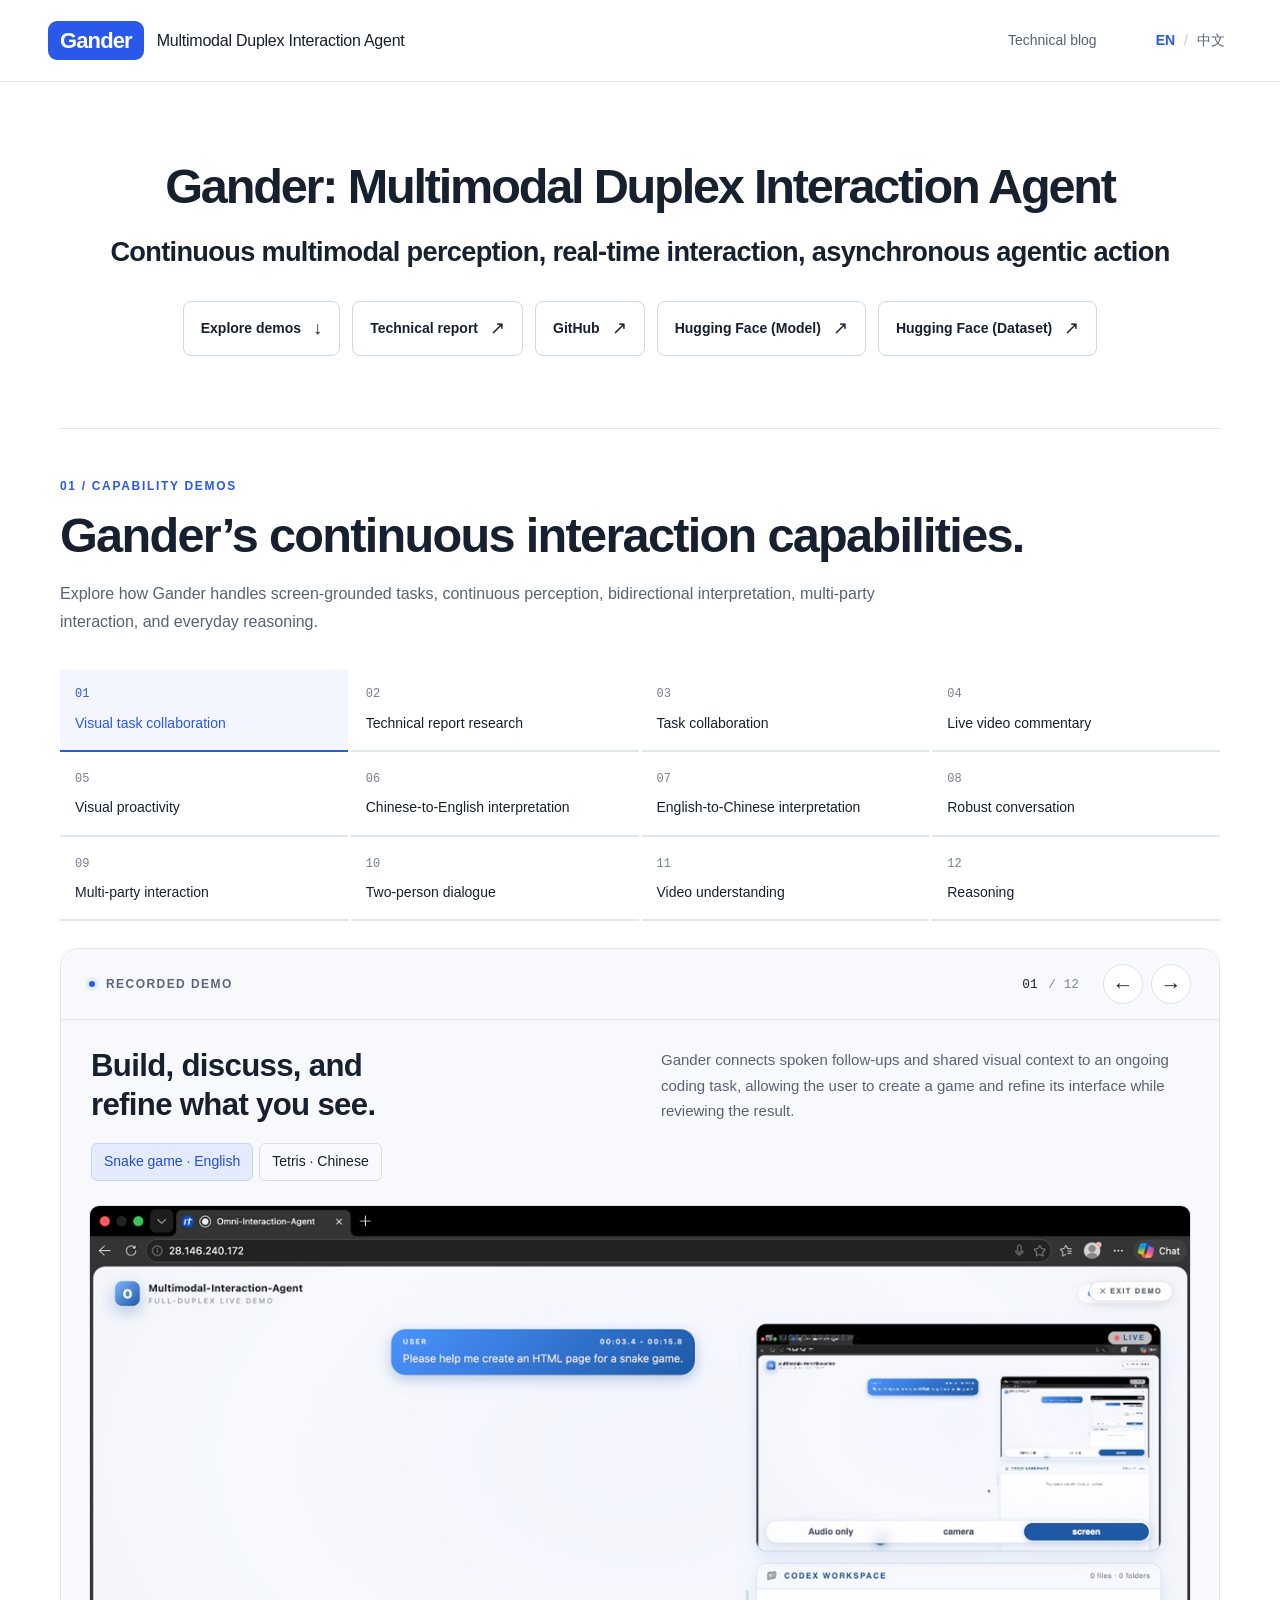
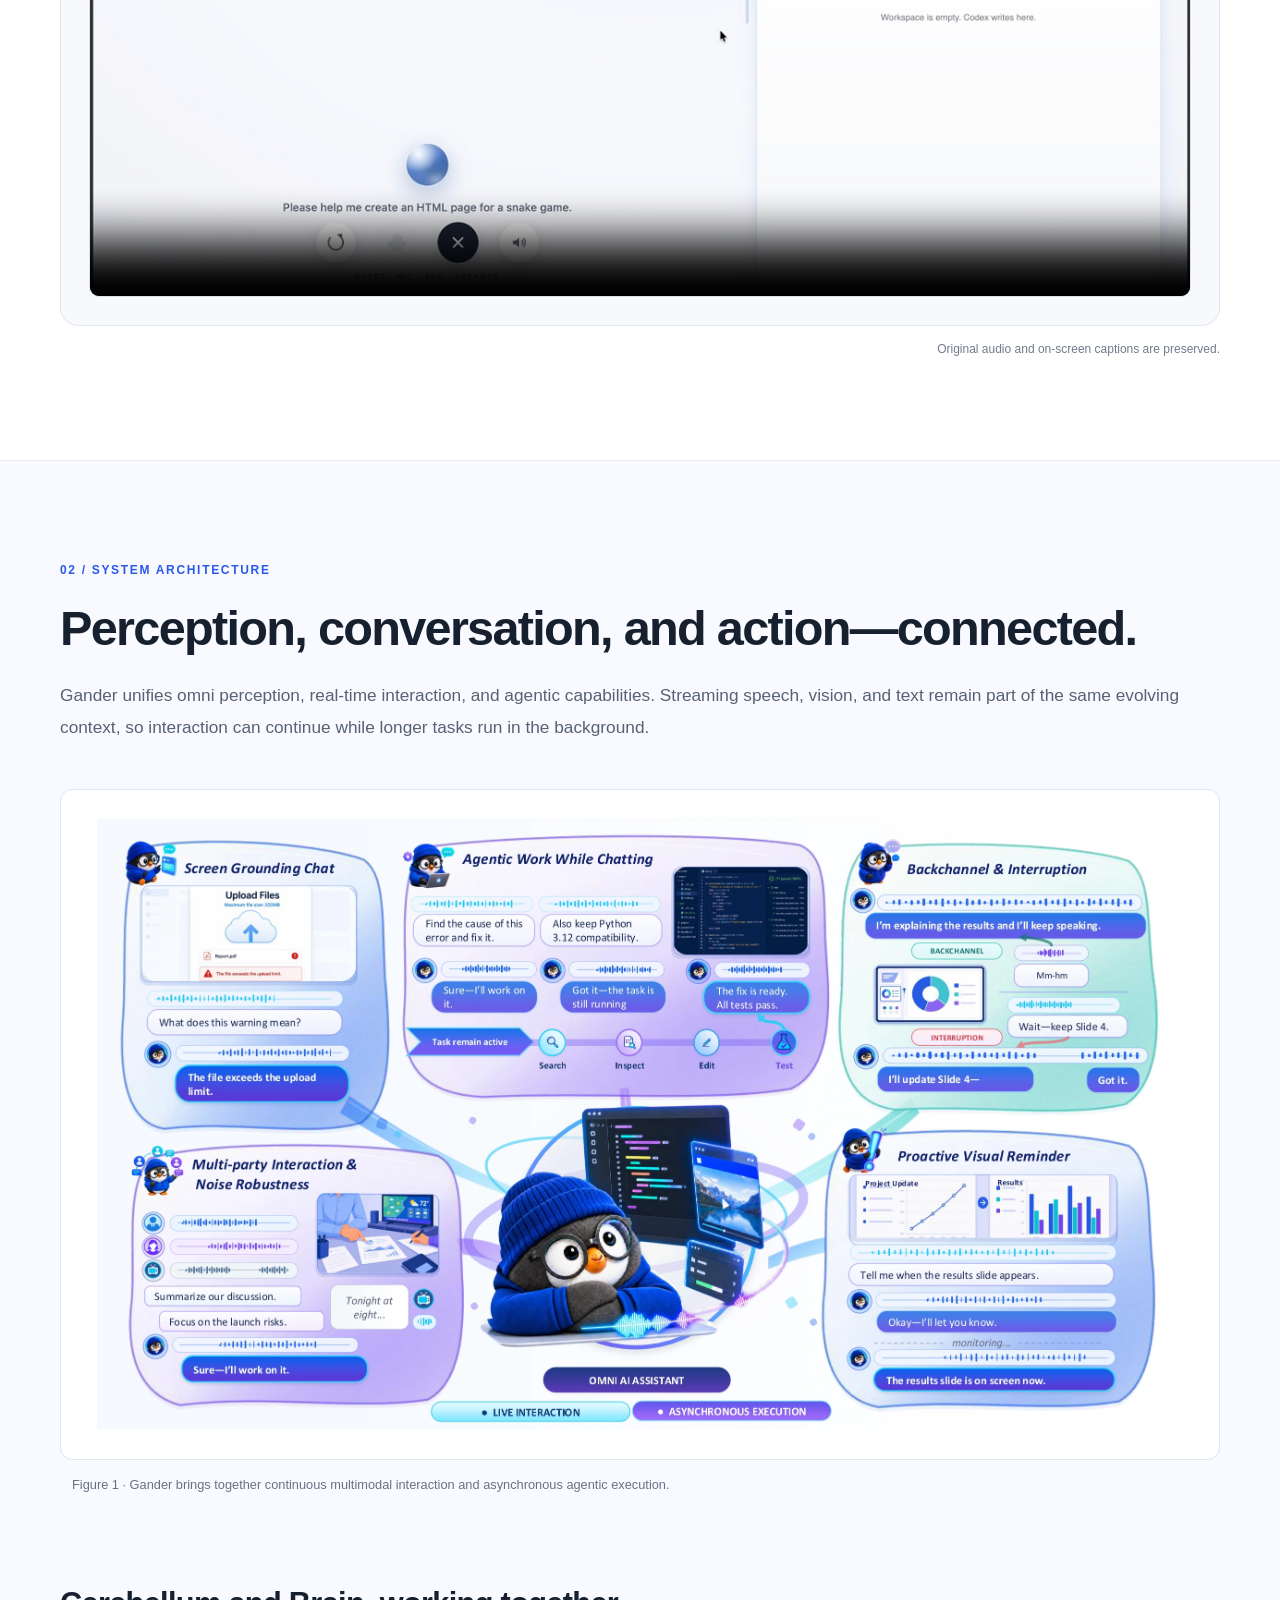
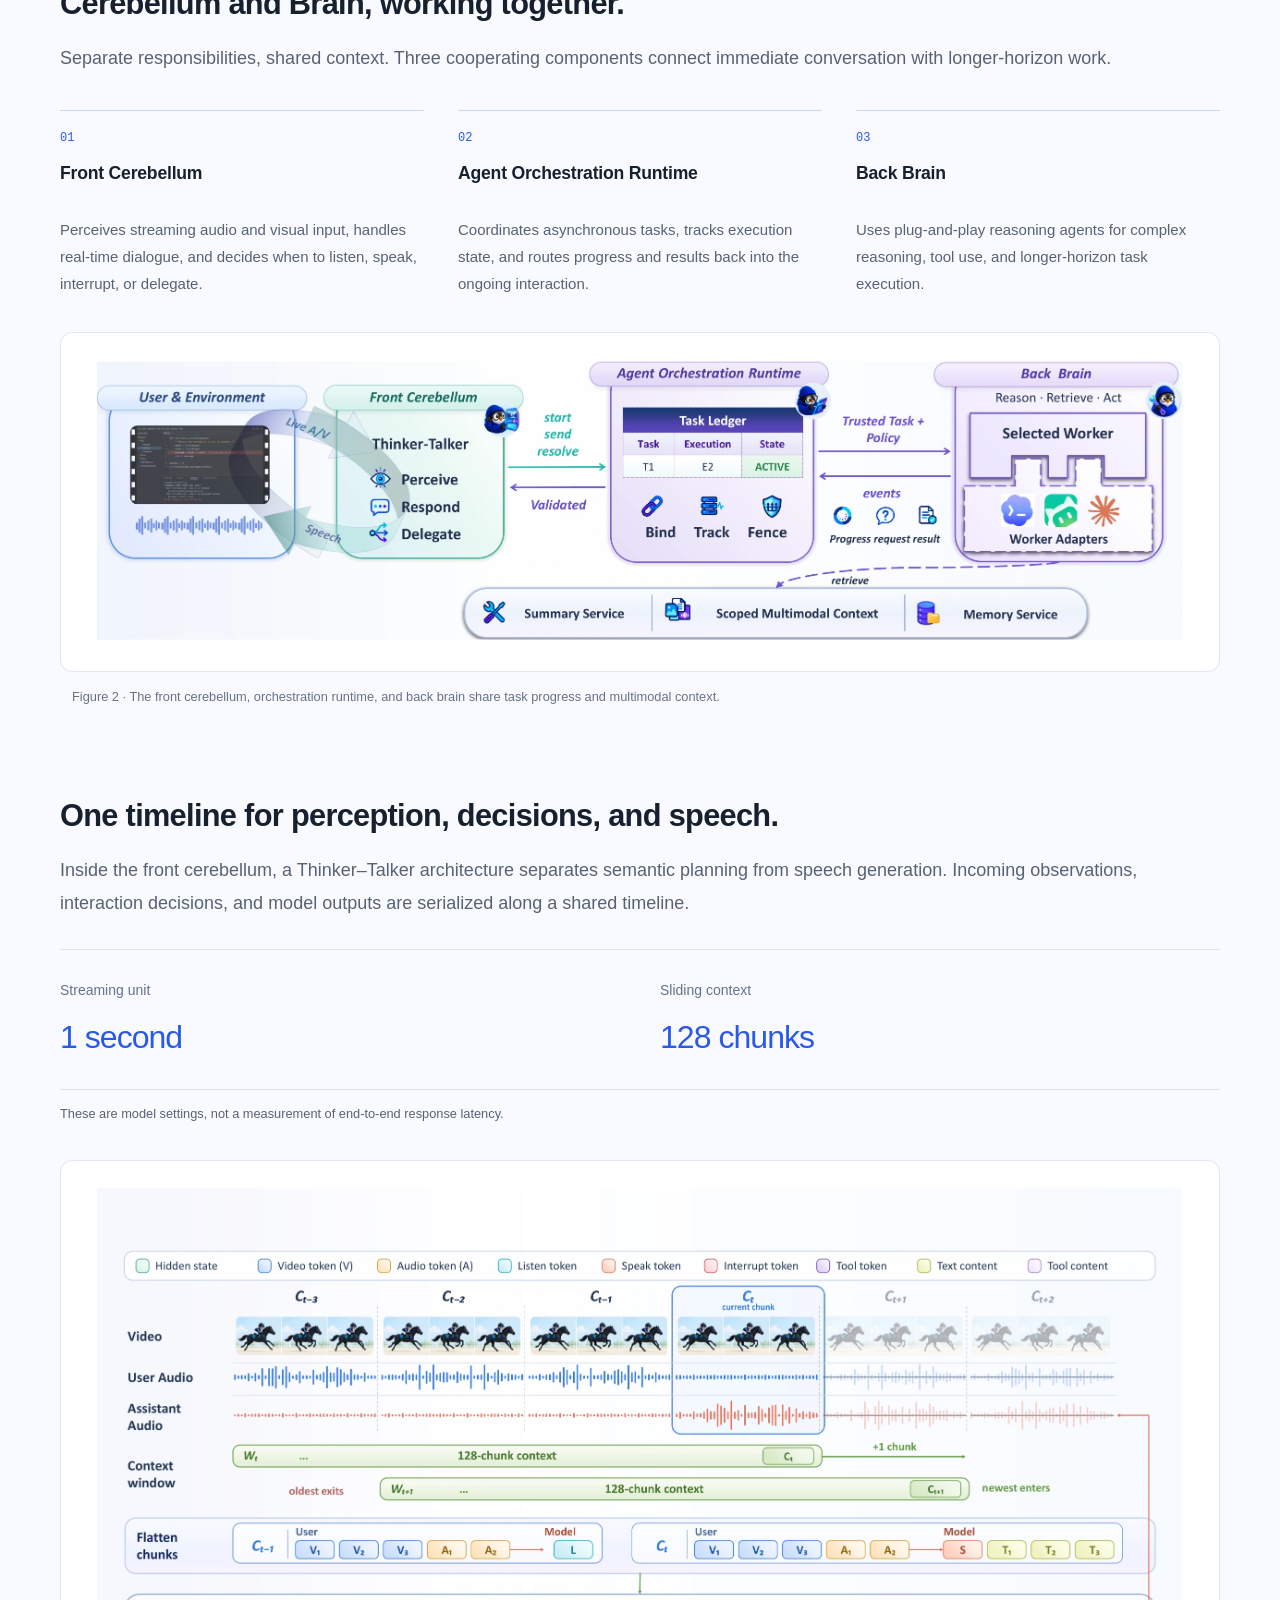
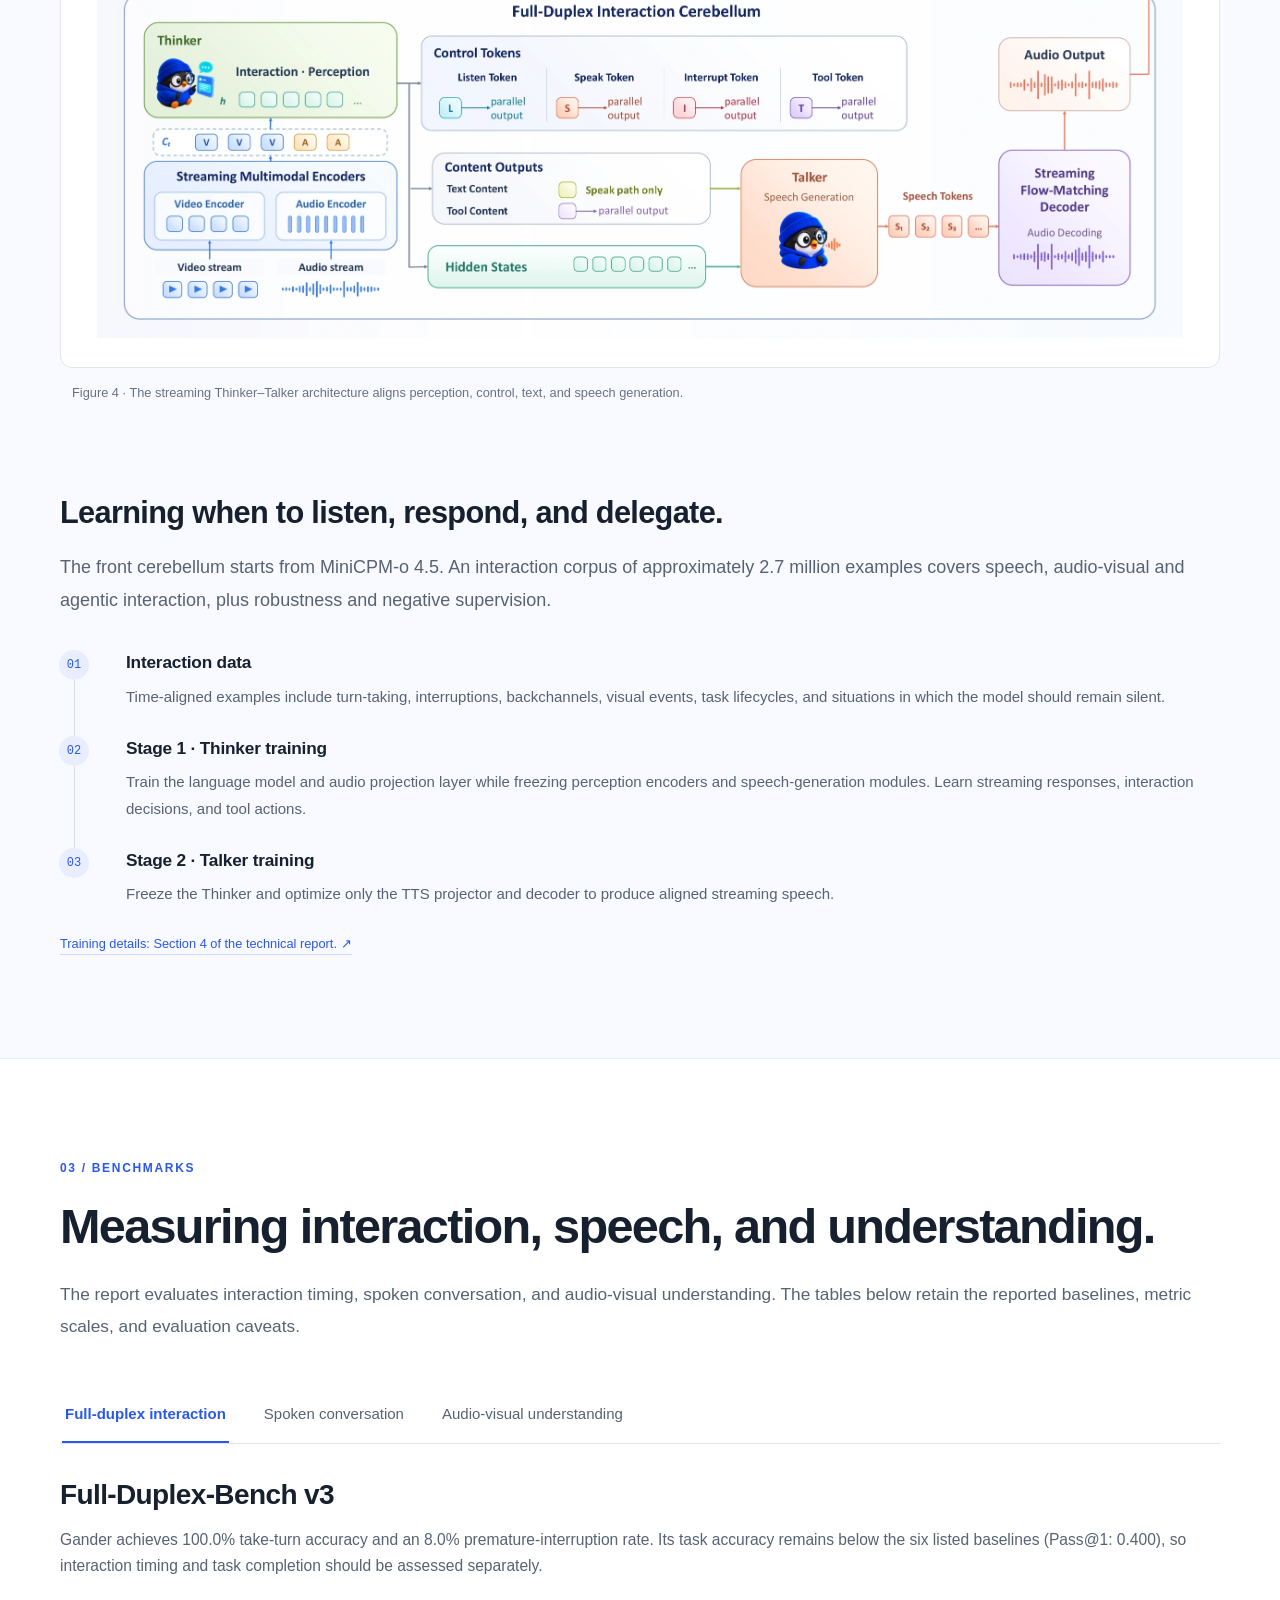
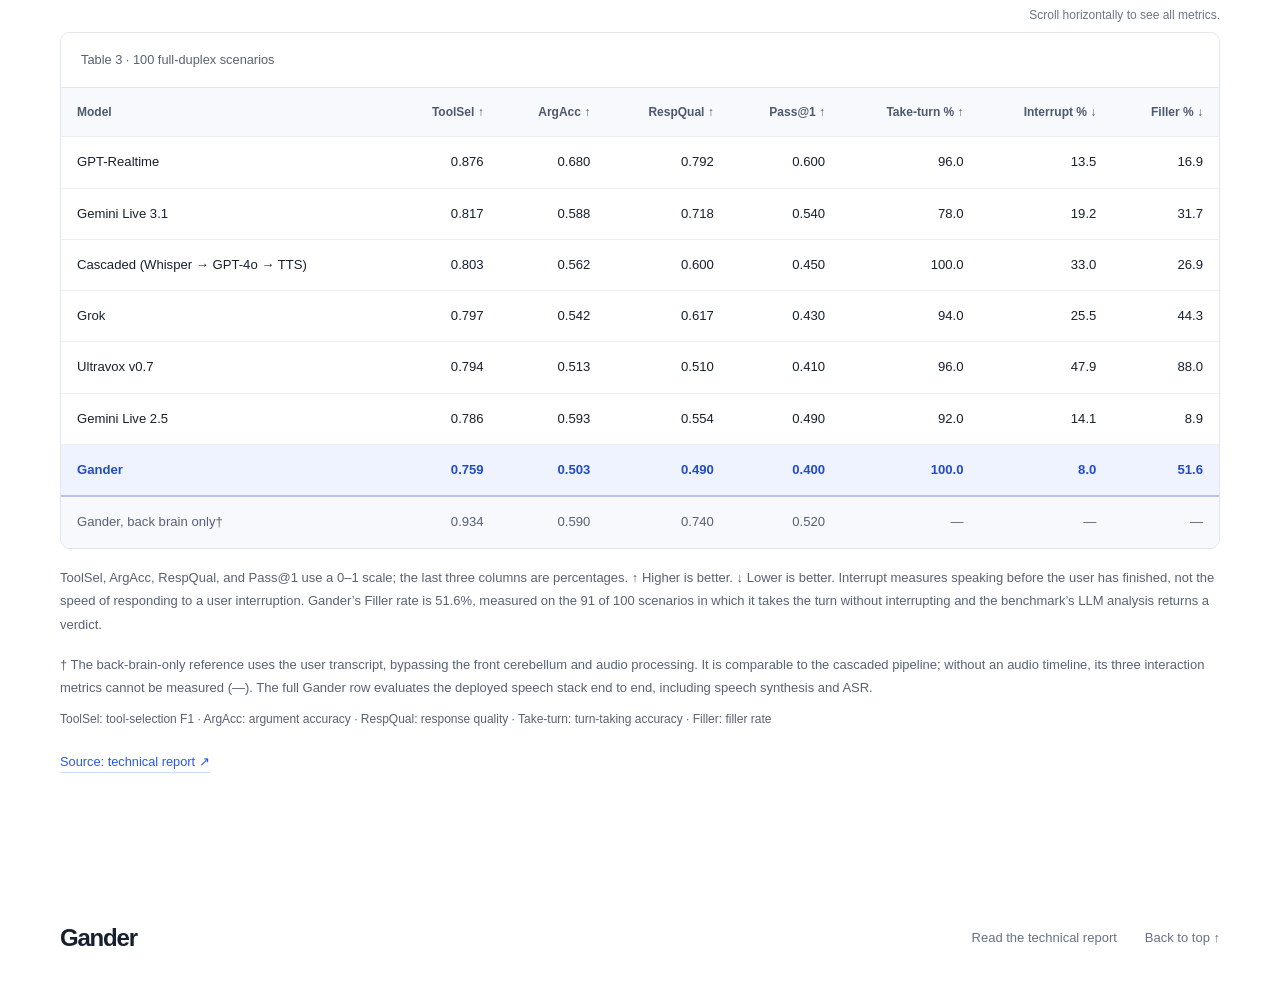
==== commit 7f87e4de: "update page" ====
--- a/index.html
+++ b/index.html
@@ -10,9 +10,9 @@
   <meta property="og:description" content="Continuous audio-visual interaction meets reasoning and agentic execution.">
   <title>Gander: Multimodal Duplex Interaction Agent</title>
   <link rel="icon" href="assets/favicon.svg" type="image/svg+xml">
-  <link rel="stylesheet" href="assets/styles.css?v=20260911-2">
-  <script src="assets/content.js?v=20260913-1" defer></script>
-  <script src="assets/app.js?v=20260909-10" defer></script>
+  <link rel="stylesheet" href="assets/styles.css?v=20260915-1">
+  <script src="assets/content.js?v=20260915-1" defer></script>
+  <script src="assets/app.js?v=20260915-1" defer></script>
 </head>
 <body id="top">
   <a class="skip-link" href="#main" data-i18n="skip">Skip to content</a>
--- a/assets/styles.css
+++ b/assets/styles.css
@@ -93,6 +93,8 @@
 .sample-tab[aria-selected="true"] { background: #e4ebff; color: #224dcf; border-color: #c5d4ff; }
 .video-frame { margin: 0 28px 28px; border: 1px solid #dce2eb; border-radius: 10px; overflow: hidden; background: #0d111a; position: relative; }
 .video-frame video { display: block; width: 100%; aspect-ratio: 16 / 9; height: auto; object-fit: contain; background: #0d111a; }
+.video-frame-native { background: #fff; }
+.video-frame video.video-native-ratio { aspect-ratio: 3024 / 1898; object-fit: cover; background: #fff; }
 .video-error { background: #fff5f3; padding: 16px 20px; font-size: .875rem; }
 .video-error p { color: #923b2d; }
 .video-error a { display: inline-block; color: #923b2d; text-decoration: underline; margin-top: 6px; }
